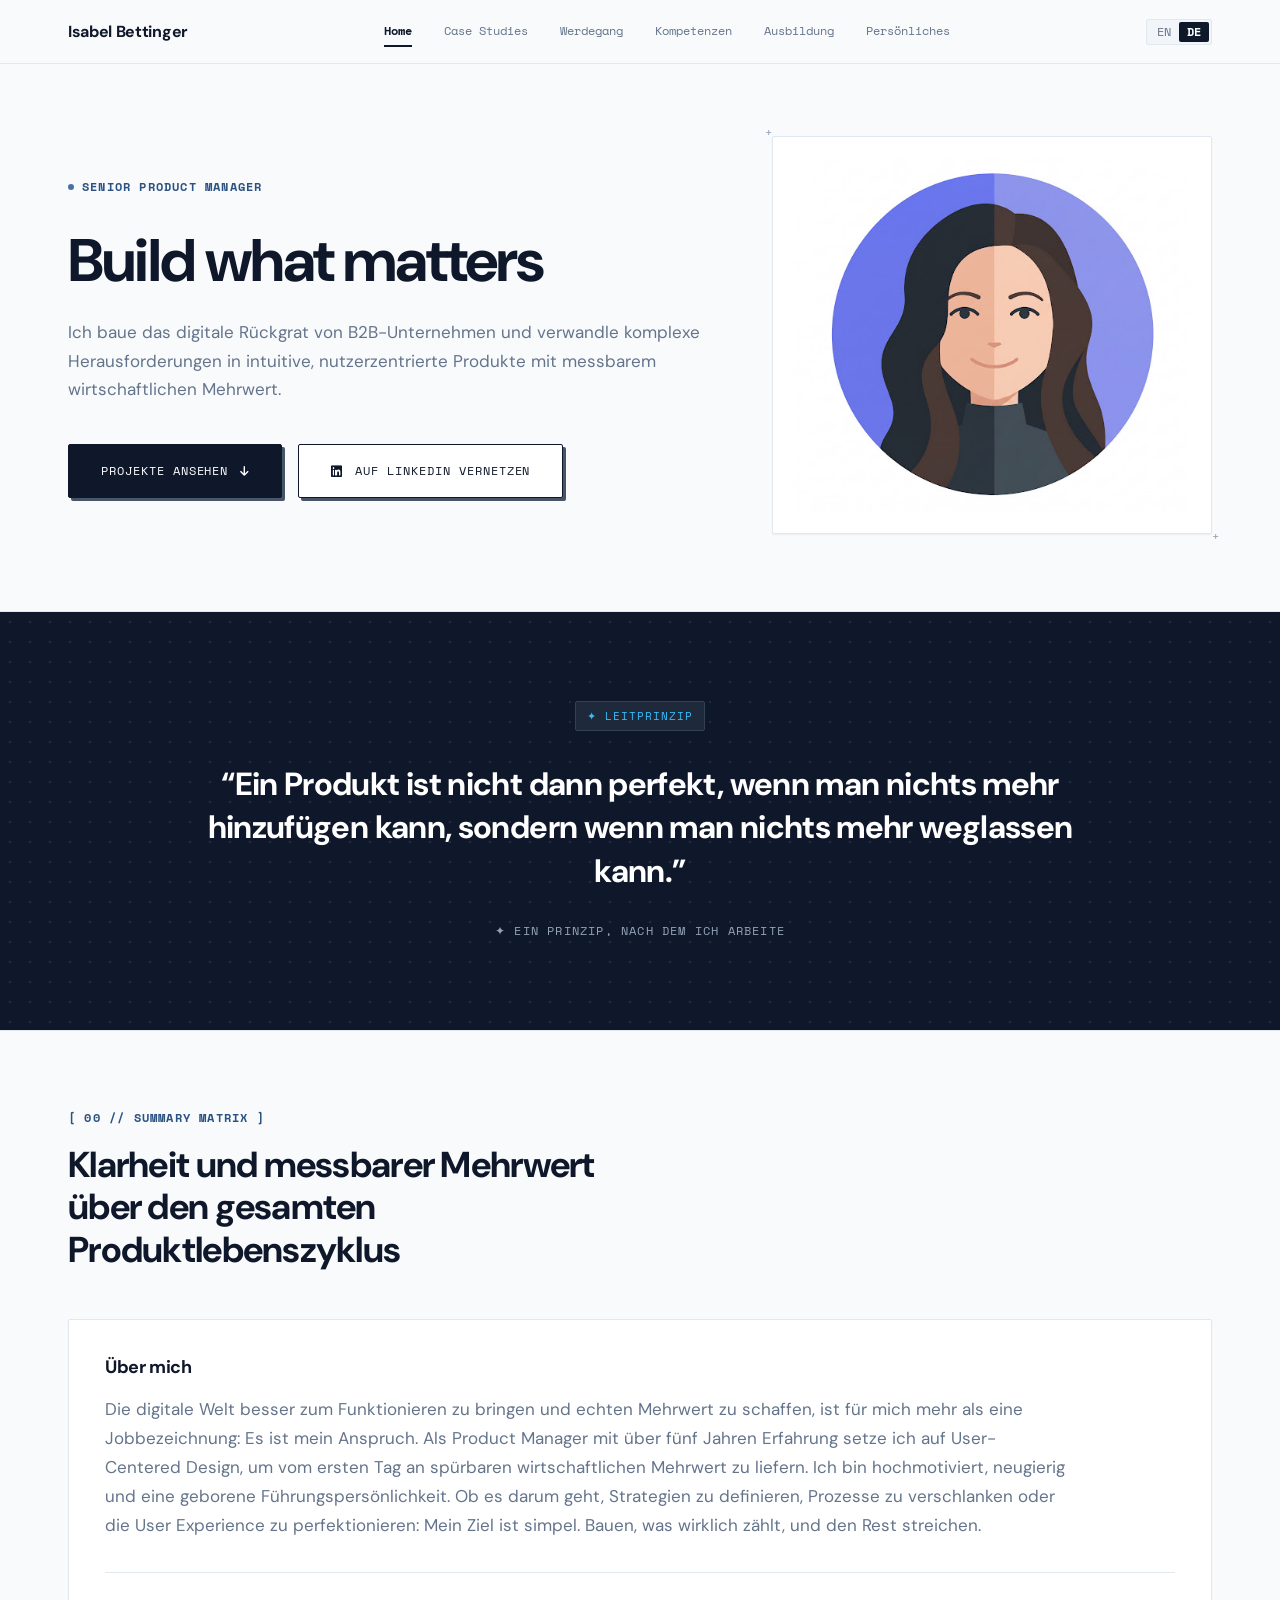
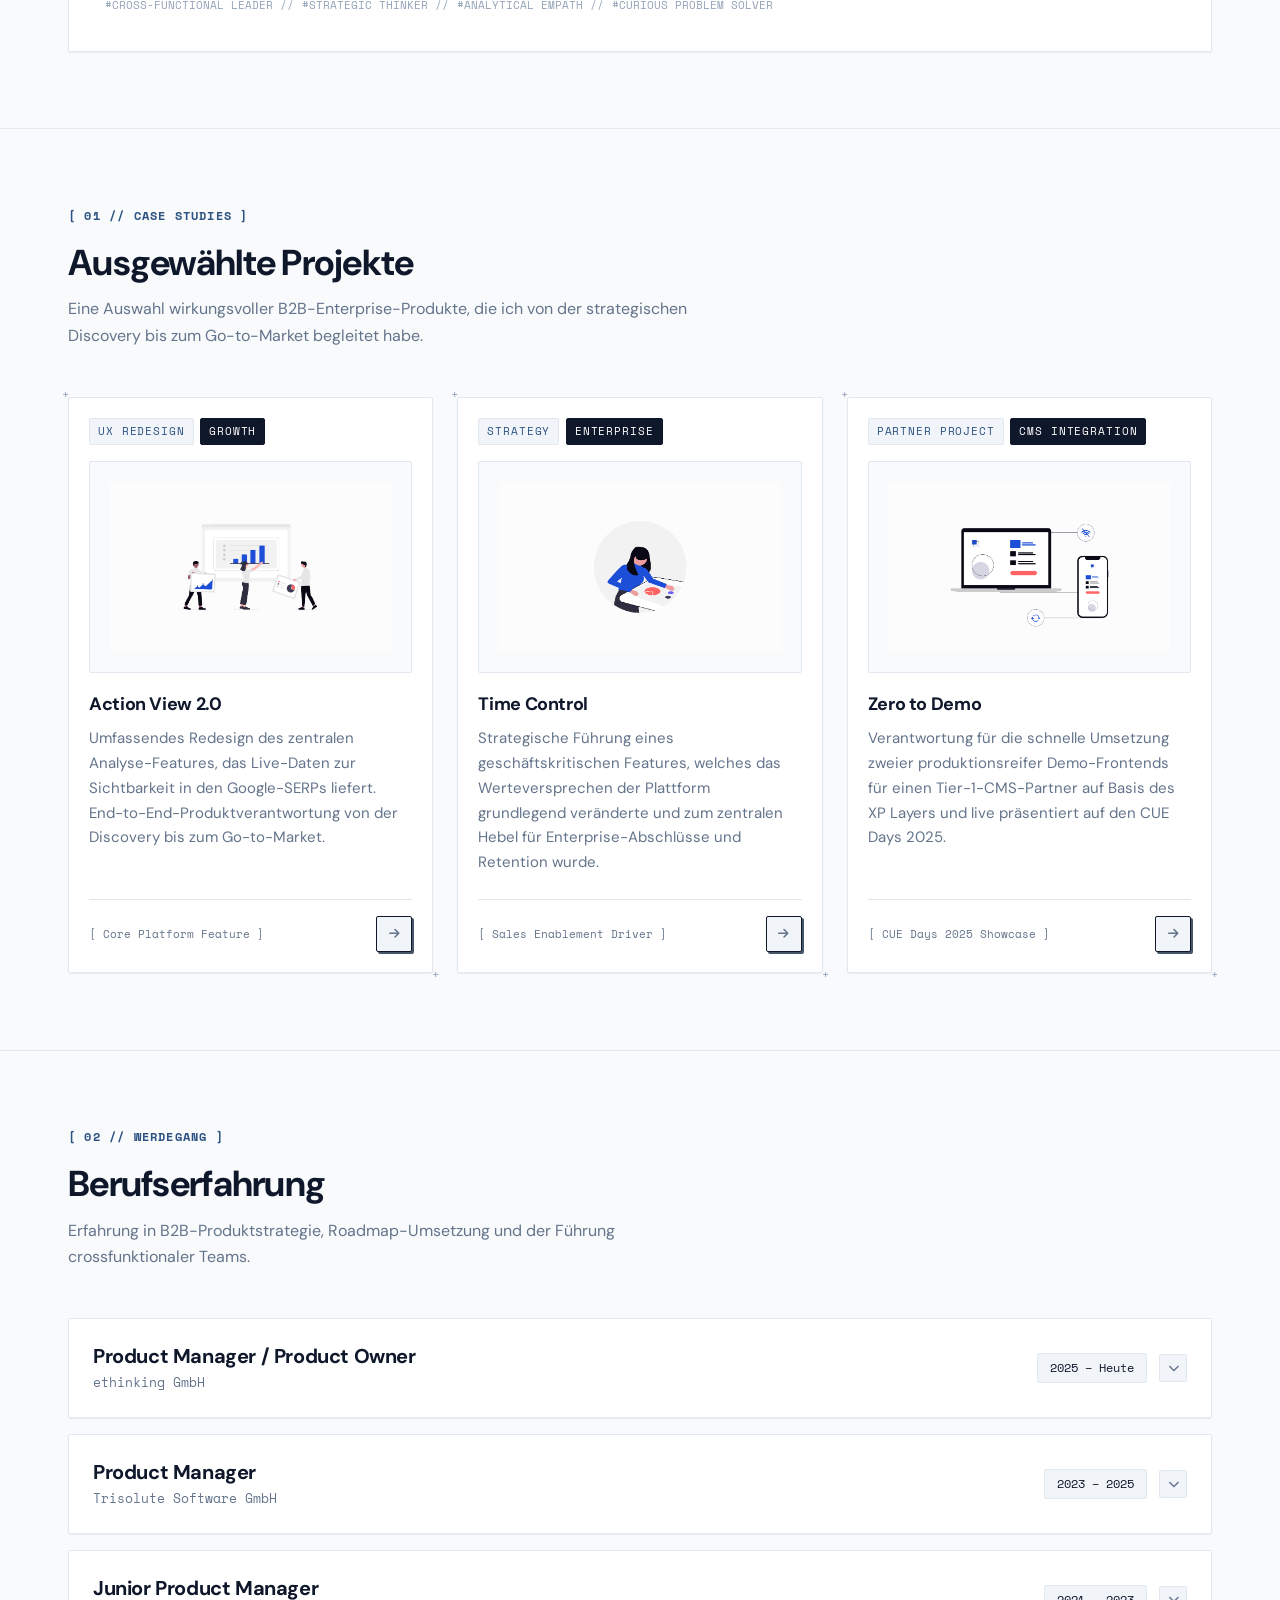
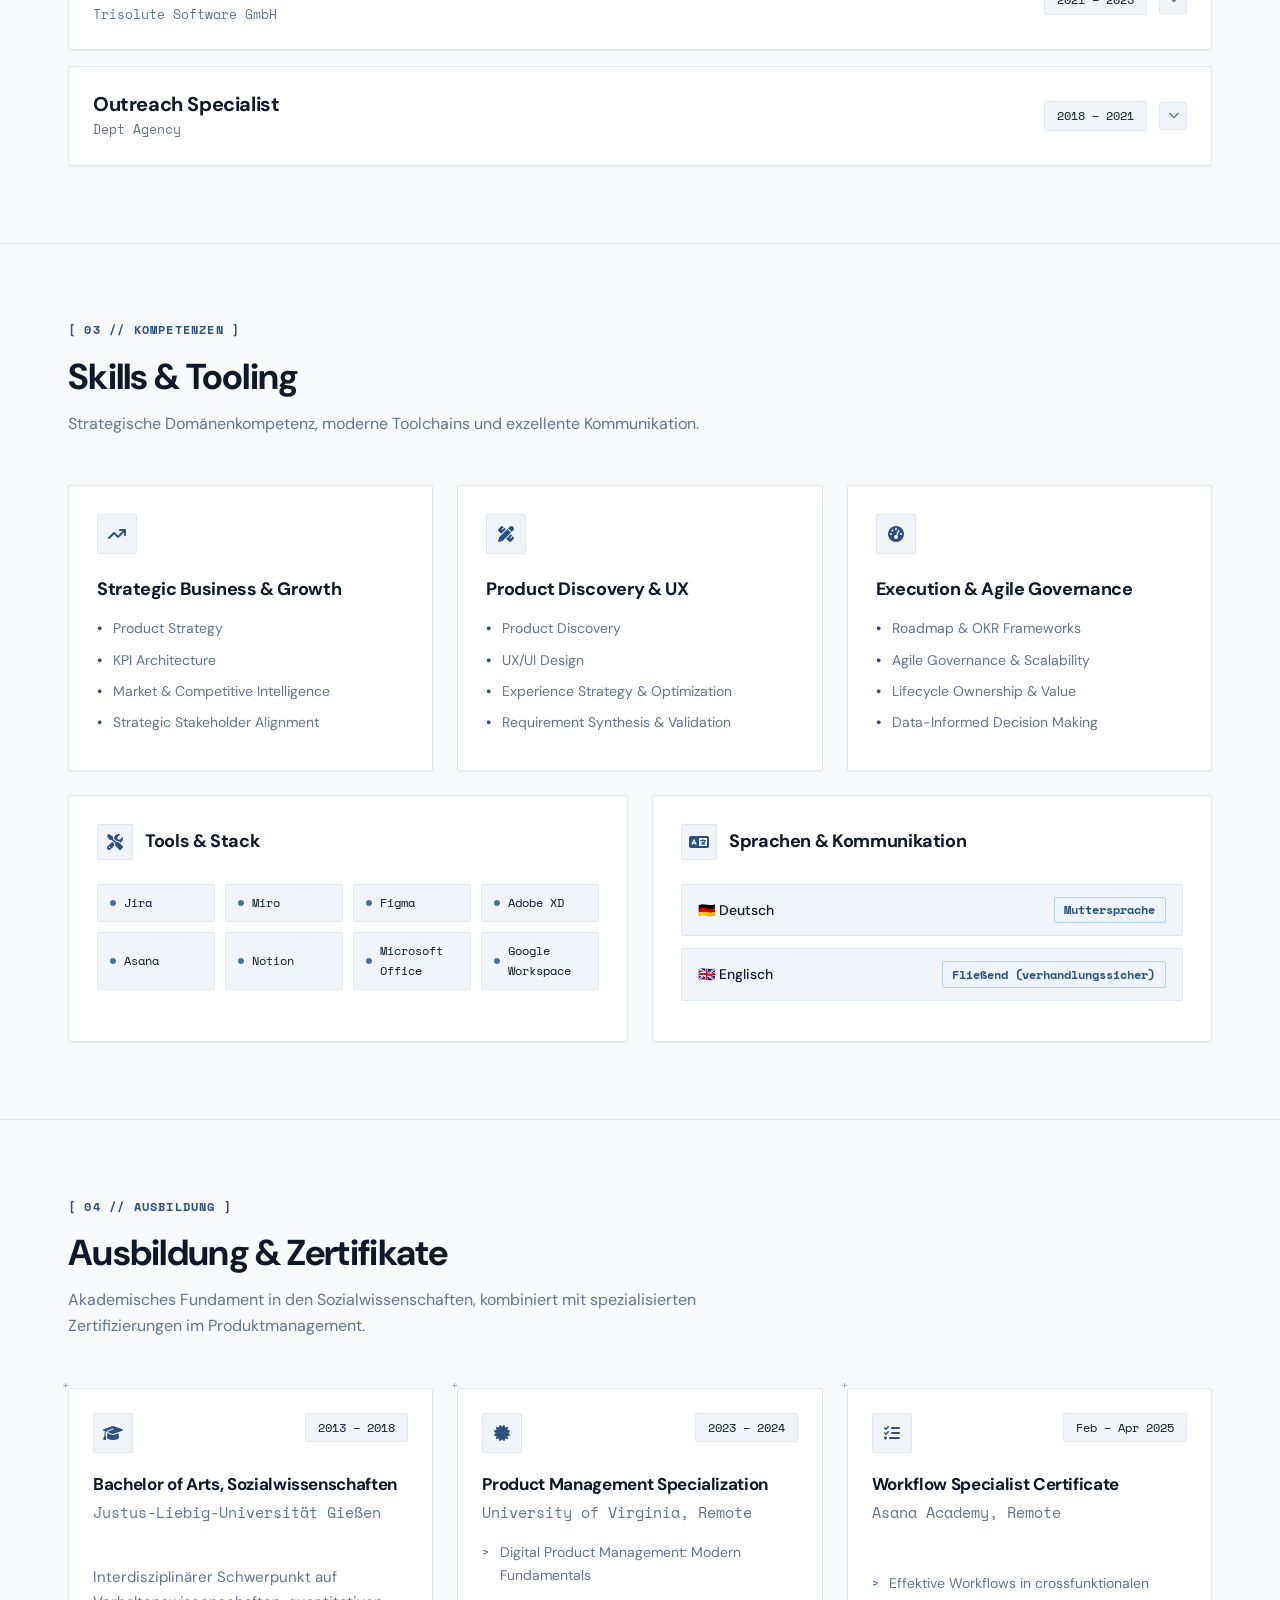
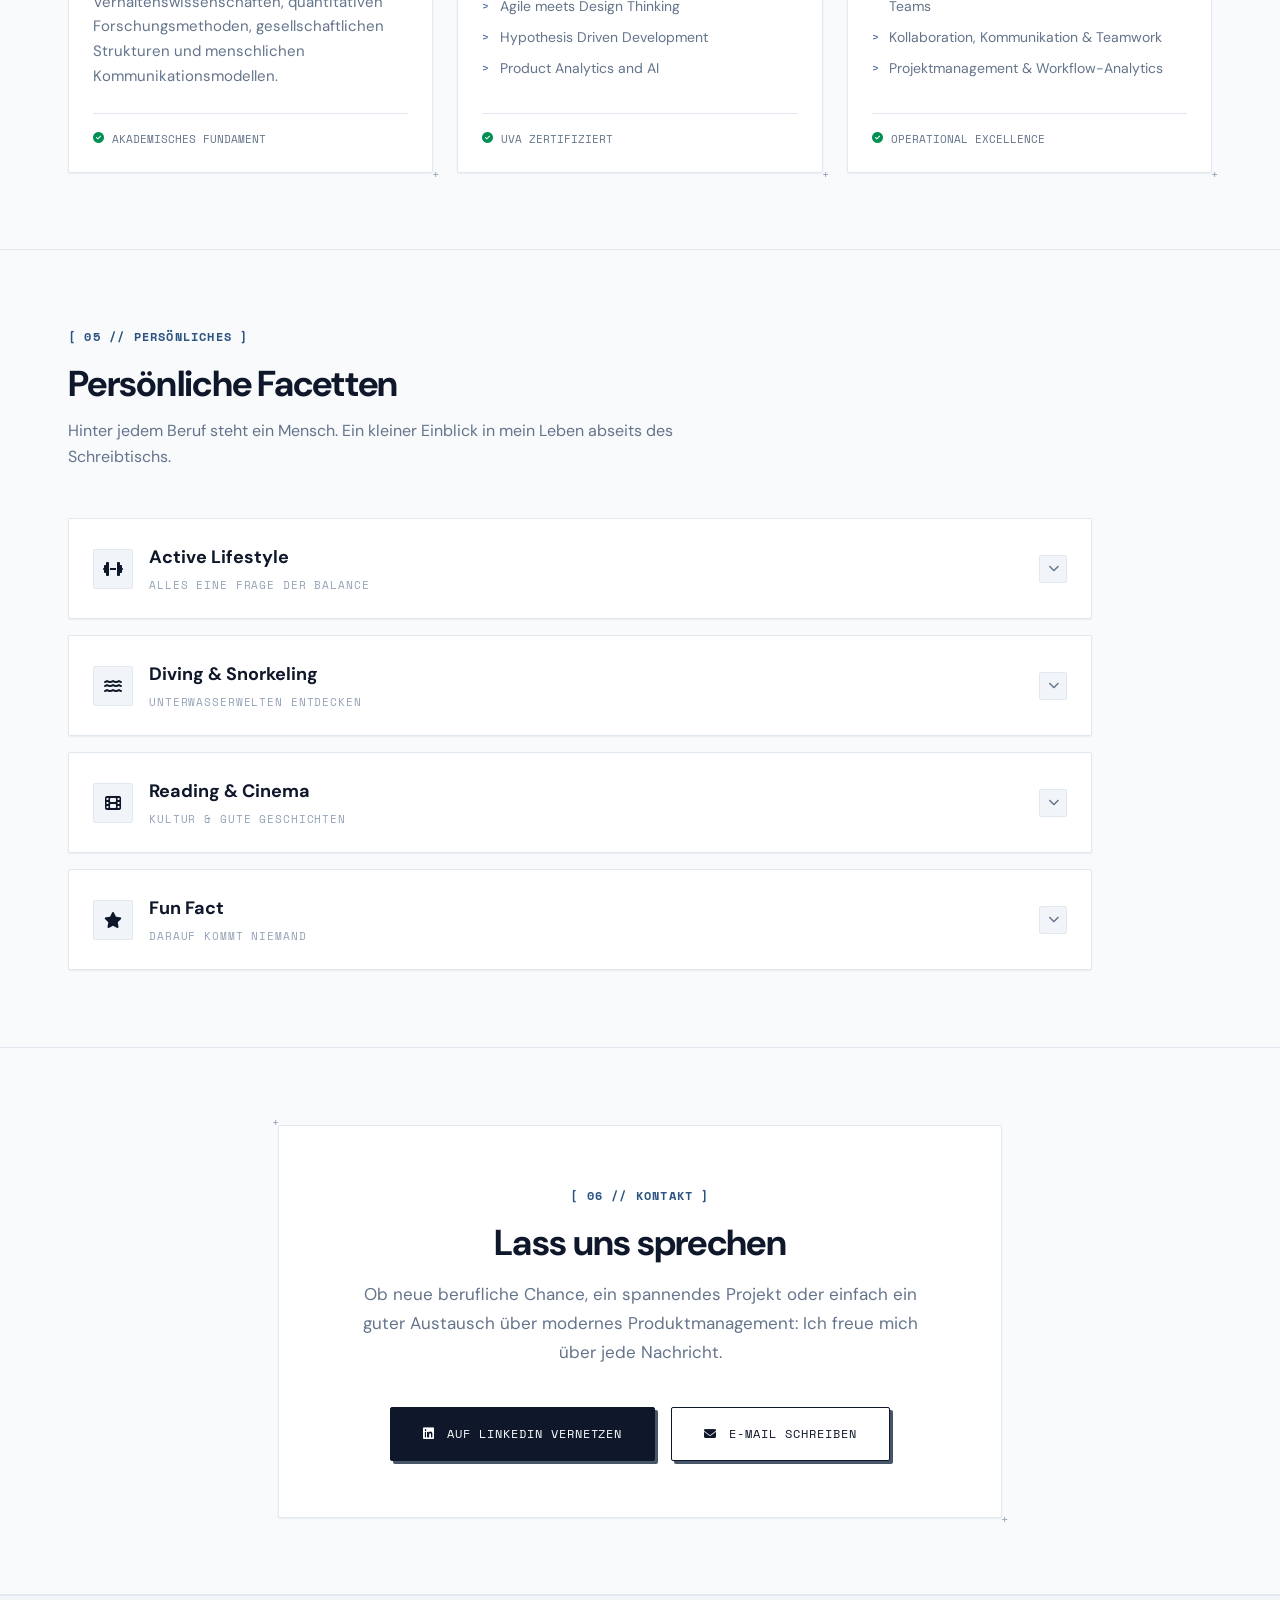
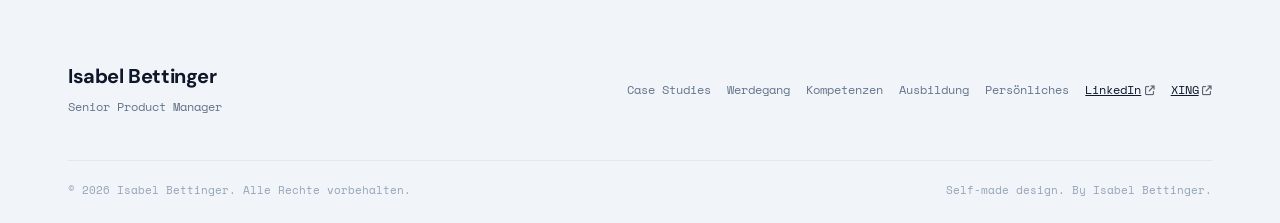
==== index-de.html @ 2222d979 "Add a German landing page with an EN/DE language switch" ====
<!DOCTYPE html>
<html lang="de">
<head>
<meta charset="UTF-8">
<meta name="viewport" content="width=device-width, initial-scale=1.0">
<title>Isabel Bettinger · Senior Product Manager</title>
<meta name="description" content="Isabel Bettinger, Senior Product Manager. Ich baue das digitale Rückgrat von B2B-Unternehmen und verwandle komplexe Herausforderungen in intuitive, nutzerzentrierte Produkte mit messbarem wirtschaftlichen Mehrwert.">
<link rel="icon" href="favicon.svg" type="image/svg+xml">
<link rel="preconnect" href="https://fonts.googleapis.com">
<link rel="preconnect" href="https://fonts.gstatic.com" crossorigin>
<link href="https://fonts.googleapis.com/css2?family=DM+Sans:ital,opsz,wght@0,9..40,300..900;1,9..40,300..900&family=Space+Mono:wght@400;700&display=swap" rel="stylesheet">
<link rel="stylesheet" href="https://cdnjs.cloudflare.com/ajax/libs/font-awesome/6.5.1/css/all.min.css">
<script>document.documentElement.classList.add('js');</script>
<style>
/* ═══ TOKENS (Stitch-Entwurf "Modern Slate Tech", Stand im Duplikat-Projekt) ═══ */
:root{
  --surface:#f8fafc;
  --surface-paper:#f1f5f9;
  --surface-card:#ffffff;
  --surface-dark:#0f172a;
  --surface-dark-card:#1e293b;
  --border-tech:#e2e8f0;
  --border-dark:#334155;
  --charcoal:#0f172a;
  --text-dim:#64748b;
  --text-muted:#94a3b8;
  --accent:#2c5282;
  --accent-soft-bg:#edf4fc;
  --accent-soft-border:#b9d5f3;
  --accent-bright:#38bdf8;
  --portrait-blue:#4a6fa5;
  --mint-dark:#008f53;
  --shadow-tactile:3px 3px 0 #475569;
  --shadow-tactile-hover:4px 4px 0 #334155;
  --shadow-card:0 1px 2px rgba(15,23,42,.06);
  --radius:2px;
  --font-sans:'DM Sans',system-ui,-apple-system,'Segoe UI',sans-serif;
  --font-mono:'Space Mono','SF Mono',ui-monospace,monospace;
  --nav-h:64px;
  --ease:cubic-bezier(.4,0,.2,1);
  --maxw:1240px;
}
*,*::before,*::after{margin:0;padding:0;box-sizing:border-box;}
html{scroll-behavior:smooth;}
body{
  font-family:var(--font-sans);
  background-color:var(--surface);
  color:var(--charcoal);
  line-height:1.65;
  -webkit-font-smoothing:antialiased;
}
img{max-width:100%;height:auto;display:block;}
a{color:inherit;text-decoration:none;}
ul{list-style:none;}

.container{max-width:var(--maxw);margin:0 auto;padding:0 clamp(1.5rem,4vw,3rem);}
.corner-ticks{position:relative;}
.corner-ticks::before,.corner-ticks::after{
  font-family:var(--font-mono);font-size:12px;line-height:1;color:var(--text-muted);
  position:absolute;pointer-events:none;
}
.corner-ticks::before{content:'+';top:-9px;left:-7px;}
.corner-ticks::after{content:'+';bottom:-9px;right:-7px;}

/* Mono-Bausteine */
.kicker{display:inline-flex;align-items:center;gap:.5rem;font-family:var(--font-mono);font-size:.75rem;
  font-weight:700;letter-spacing:.1em;text-transform:uppercase;color:var(--accent);margin-bottom:.75rem;}
.kicker .dot{width:6px;height:6px;border-radius:50%;background:var(--portrait-blue);flex-shrink:0;}
.kicker-plain{font-family:var(--font-mono);font-size:.75rem;font-weight:700;letter-spacing:.1em;
  text-transform:uppercase;color:var(--accent);display:block;margin-bottom:1rem;}
.tag{
  display:inline-block;font-family:var(--font-mono);font-size:.6875rem;letter-spacing:.08em;
  text-transform:uppercase;background:var(--surface-paper);border:1px solid var(--border-tech);
  color:var(--accent);padding:.2rem .5rem;border-radius:var(--radius);
}
.tag-dark{background:var(--surface-dark);border-color:var(--surface-dark);color:#fff;}
.badge-code{
  font-family:var(--font-mono);font-size:10px;letter-spacing:.1em;text-transform:uppercase;
  background:var(--surface-paper);border:1px solid var(--border-tech);color:var(--text-dim);
  padding:.15rem .5rem;border-radius:var(--radius);white-space:nowrap;
}
.date-chip{
  font-family:var(--font-mono);font-size:.75rem;background:var(--surface-paper);
  border:1px solid var(--border-tech);color:var(--charcoal);padding:.25rem .75rem;
  border-radius:var(--radius);white-space:nowrap;
}

/* Typografie */
h1,h2,h3{font-weight:700;letter-spacing:-.02em;color:var(--charcoal);}
h1{font-size:clamp(2.25rem,6vw,3.75rem);line-height:1.08;letter-spacing:-.03em;}
h2{font-size:clamp(1.625rem,3.4vw,2.25rem);line-height:1.18;}
h3{font-size:1.25rem;line-height:1.3;}
.section-head{max-width:42rem;margin-bottom:3rem;}
.section-head.wide{max-width:34rem;}
.section-sub{color:var(--text-dim);margin-top:.75rem;font-size:1rem;}

/* Buttons */
.btn{
  display:inline-flex;align-items:center;justify-content:center;gap:.75rem;
  font-family:var(--font-mono);font-size:.75rem;letter-spacing:.08em;text-transform:uppercase;
  padding:1rem 2rem;border-radius:var(--radius);border:1px solid var(--charcoal);
  box-shadow:var(--shadow-tactile);cursor:pointer;
  transition:transform .15s var(--ease),box-shadow .15s var(--ease),background .15s var(--ease),border-color .15s var(--ease);
}
.btn-primary{background:var(--charcoal);color:#fff;}
.btn-primary:hover{background:#1a2234;border-color:var(--portrait-blue);transform:translate(-1px,-1px);box-shadow:var(--shadow-tactile-hover);}
.btn-secondary{background:var(--surface-card);color:var(--charcoal);}
.btn-secondary:hover{border-color:var(--portrait-blue);transform:translate(-1px,-1px);box-shadow:var(--shadow-tactile-hover);}
.btn:active{transform:translate(2px,2px);box-shadow:1px 1px 0 #475569;}
.btn:focus-visible{outline:2px solid var(--accent-bright);outline-offset:2px;}
.icon-btn{
  width:36px;height:36px;display:inline-flex;align-items:center;justify-content:center;
  background:var(--surface-paper);border:1px solid var(--charcoal);border-radius:var(--radius);
  box-shadow:2px 2px 0 #475569;color:var(--charcoal);flex-shrink:0;
  transition:transform .15s var(--ease),background .15s var(--ease);
}
.icon-btn:hover{background:var(--surface-card);transform:translate(-1px,-1px);}

/* ═══ HEADER ═══ */
.nav{
  position:fixed;top:0;left:0;right:0;height:var(--nav-h);z-index:400;
  background:rgba(248,250,252,.9);backdrop-filter:blur(10px);
  border-bottom:1px solid var(--border-tech);
}
.nav-inner{height:var(--nav-h);display:flex;align-items:center;justify-content:space-between;gap:1.5rem;}
.nav-logo{font-weight:700;font-size:1rem;letter-spacing:-.02em;}
.nav-links{display:flex;align-items:center;gap:2rem;}
.nav-links a{
  font-family:var(--font-mono);font-size:.75rem;color:var(--text-dim);
  padding:.25rem 0;border-bottom:2px solid transparent;
  transition:color .15s var(--ease),border-color .15s var(--ease);
}
.nav-links a:hover{color:var(--charcoal);}
.nav-links a.active{color:var(--charcoal);font-weight:700;border-bottom-color:var(--charcoal);}
.nav-right{display:flex;align-items:center;gap:.75rem;}
.lang-switch{
  display:inline-flex;align-items:center;padding:2px;background:var(--surface-paper);
  border:1px solid var(--border-tech);border-radius:var(--radius);
  font-family:var(--font-mono);font-size:.75rem;
}
.lang-switch button,.lang-switch a{
  font:inherit;border:none;background:none;cursor:pointer;padding:.25rem .5rem;
  border-radius:var(--radius);color:var(--text-dim);transition:all .15s var(--ease);
  text-decoration:none;line-height:1;display:inline-block;
}
.lang-switch button:hover,.lang-switch a:hover{color:var(--charcoal);background:var(--surface-card);}
.lang-switch button[aria-pressed="true"],.lang-switch a.active{background:var(--charcoal);color:#fff;font-weight:700;}
.hamburger{display:none;background:none;border:none;cursor:pointer;padding:.5rem;flex-direction:column;gap:5px;}
.hamburger span{display:block;width:22px;height:2px;background:var(--charcoal);transition:all .25s var(--ease);}
.hamburger.open span:nth-child(1){transform:translateY(7px) rotate(45deg);}
.hamburger.open span:nth-child(2){opacity:0;}
.hamburger.open span:nth-child(3){transform:translateY(-7px) rotate(-45deg);}
.mobile-nav{
  display:none;position:fixed;top:var(--nav-h);left:0;right:0;z-index:390;
  background:var(--surface-card);border-bottom:1px solid var(--border-tech);
  padding:1rem 1.5rem 1.5rem;flex-direction:column;gap:.25rem;
}
.mobile-nav.open{display:flex;}
.mobile-nav a{font-size:1rem;font-weight:500;color:var(--text-dim);padding:.7rem 0;border-bottom:1px solid var(--border-tech);}
.mobile-nav a:last-child{border-bottom:none;}

/* ═══ SEKTIONEN ═══ */
main{padding-top:var(--nav-h);}
section{padding:clamp(3rem,6vw,5rem) 0;border-bottom:1px solid var(--border-tech);}
.card{
  background:var(--surface-card);border:1px solid var(--border-tech);border-radius:var(--radius);
  box-shadow:var(--shadow-card);padding:clamp(1.75rem,3vw,2.25rem);
}
.card h3{display:flex;align-items:center;gap:.6rem;flex-wrap:wrap;margin-bottom:1rem;font-size:1.125rem;}
.card p{color:var(--text-dim);max-width:80ch;font-size:1.0625rem;line-height:1.7;}
.card .card-foot{
  display:flex;align-items:center;gap:.5rem;flex-wrap:wrap;
  max-width:none;
  font-family:var(--font-mono);font-size:.6875rem;line-height:1.6;color:var(--text-muted);
  border-top:1px solid var(--border-tech);margin-top:2rem;padding-top:1.5rem;
}
.card .card-foot span{white-space:nowrap;}
.card-foot .m{color:var(--accent);font-weight:700;}

/* ═══ HERO ═══ */
.hero{padding:clamp(3rem,6vw,4.5rem) 0 clamp(3rem,6vw,5rem);}
.hero-grid{display:grid;grid-template-columns:1.4fr 1fr;gap:clamp(2rem,4vw,2.5rem);align-items:center;}
.hero h1{margin:1.25rem 0 1.5rem;}
.hero-tagline{color:var(--text-dim);font-size:1.0625rem;max-width:56ch;line-height:1.7;margin-bottom:2.5rem;}
.hero-actions{display:flex;gap:1rem;flex-wrap:wrap;}
.hero-portrait{position:relative;justify-self:end;width:100%;max-width:440px;}
.hero-portrait .frame{
  background:var(--surface-card);border:1px solid var(--border-tech);border-radius:var(--radius);
  box-shadow:var(--shadow-card);padding:1.25rem;
}
.hero-portrait img{width:100%;height:auto;border-radius:var(--radius);}

/* ═══ ZITAT-BAND ═══ */
.quote-band{
  background-color:var(--surface-dark);
  background-image:radial-gradient(rgba(255,255,255,.09) 1px,transparent 1px);
  background-size:20px 20px;
  color:#fff;text-align:center;padding:clamp(3.5rem,7vw,6rem) 0;
}
.quote-band .chip{
  display:inline-block;font-family:var(--font-mono);font-size:.6875rem;letter-spacing:.09em;
  text-transform:uppercase;color:var(--accent-bright);
  border:1px solid var(--border-dark);background:var(--surface-dark-card);
  padding:.3rem .7rem;border-radius:var(--radius);margin-bottom:2rem;
}
.quote-band blockquote{
  font-size:clamp(1.25rem,2.6vw,2rem);font-weight:700;letter-spacing:-.02em;line-height:1.35;
  max-width:900px;margin:0 auto 1.75rem;
}
.quote-band .caption{font-family:var(--font-mono);font-size:.75rem;letter-spacing:.1em;
  text-transform:uppercase;color:var(--text-muted);}

/* ═══ PROJEKTE ═══ */
.proj-grid{display:grid;grid-template-columns:repeat(3,1fr);gap:1.5rem;}
.proj-card{
  display:flex;flex-direction:column;background:var(--surface-card);
  border:1px solid var(--border-tech);border-radius:var(--radius);box-shadow:var(--shadow-card);
  padding:1.25rem;
  transition:border-color .2s var(--ease),box-shadow .2s var(--ease);
}
.proj-card:hover{border-color:var(--portrait-blue);box-shadow:0 4px 14px rgba(15,23,42,.10);}
.proj-card:focus-visible{border-color:var(--portrait-blue);box-shadow:0 0 0 2px var(--accent-bright);outline:none;}
.proj-card .badges{display:flex;gap:.4rem;flex-wrap:wrap;margin-bottom:1rem;}
.proj-image{
  border:1px solid var(--border-tech);border-radius:var(--radius);background:var(--surface);
  padding:1.25rem;margin-bottom:1.25rem;
}
.proj-image img{width:100%;height:auto;}
.proj-card h3{margin-bottom:.6rem;font-size:1.125rem;}
.proj-card p{color:var(--text-dim);font-size:.9375rem;flex:1;}
.proj-foot{
  display:flex;align-items:center;justify-content:space-between;gap:1rem;
  border-top:1px solid var(--border-tech);margin-top:1.5rem;padding-top:1rem;
}
.proj-foot span{font-family:var(--font-mono);font-size:.6875rem;color:var(--text-dim);}

/* ═══ ACCORDIONS (native <details>) ═══ */
.ac-group{display:flex;flex-direction:column;gap:1rem;}
.ac-item{
  background:var(--surface-card);border:1px solid var(--border-tech);border-radius:var(--radius);
  box-shadow:var(--shadow-card);transition:border-color .15s var(--ease);overflow:hidden;
}
/* Hover-Rahmen nur, wenn der Zeiger über dem klickbaren Kopf steht */
.ac-item:has(summary.ac-head:hover){border-color:var(--charcoal);}
summary.ac-head{
  display:flex;align-items:center;gap:1rem;padding:1.5rem;cursor:pointer;
  list-style:none;user-select:none;
}
summary.ac-head::-webkit-details-marker{display:none;}
.summary-copy{flex:1;min-width:0;}
.summary-copy h3{font-size:1.25rem;font-weight:700;letter-spacing:-.02em;}
.summary-copy .sub{display:block;font-family:var(--font-mono);font-size:.8125rem;font-weight:400;
  color:var(--text-dim);margin-top:.15rem;}
.ac-meta{display:flex;align-items:center;gap:.75rem;flex-shrink:0;}
.chev{
  width:28px;height:28px;display:flex;align-items:center;justify-content:center;flex-shrink:0;
  background:var(--surface-paper);border:1px solid var(--border-tech);border-radius:var(--radius);
  color:var(--text-dim);font-size:.7rem;
  transition:transform .2s var(--ease),background .15s var(--ease),color .15s var(--ease),border-color .15s var(--ease);
}
summary.ac-head:hover .chev{background:var(--charcoal);color:#fff;border-color:var(--charcoal);}
details[open] .chev{transform:rotate(180deg);background:var(--charcoal);color:#fff;border-color:var(--charcoal);}
.ac-body{padding:1rem 1.5rem 1.5rem;border-top:1px solid var(--border-tech);background:var(--surface-paper);}
.ac-body ul{display:flex;flex-direction:column;gap:.75rem;}
.ac-body li{display:flex;align-items:flex-start;gap:.75rem;color:var(--text-dim);font-size:.875rem;}
.ac-body li::before{
  content:'>';font-family:var(--font-mono);font-size:.75rem;font-weight:700;
  color:var(--accent);flex-shrink:0;margin-top:1px;
}
.ac-body p{color:var(--text-dim);font-size:.9375rem;}

/* Personal */
.personal-list{max-width:64rem;}
.personal-icon{
  width:40px;height:40px;display:flex;align-items:center;justify-content:center;flex-shrink:0;
  background:var(--surface-paper);border:1px solid var(--border-tech);border-radius:var(--radius);
  color:var(--charcoal);
}
.personal-copy{flex:1;min-width:0;}
.personal-copy strong{display:flex;align-items:center;gap:.5rem;font-size:1.125rem;font-weight:700;}
.personal-copy .sub{display:block;font-family:var(--font-mono);font-size:.6875rem;letter-spacing:.08em;
  text-transform:uppercase;color:var(--text-muted);margin-top:.2rem;}

/* ═══ SKILLS & TOOLING ═══ */
.skills-grid{display:grid;grid-template-columns:repeat(12,1fr);gap:1.5rem;}
.skill-card{
  display:flex;flex-direction:column;justify-content:space-between;
  background:var(--surface-card);border:1px solid var(--border-tech);border-radius:var(--radius);
  box-shadow:var(--shadow-card);padding:1.75rem;
}
.span-4{grid-column:span 4;}
.span-6{grid-column:span 6;}
.skill-top{display:flex;align-items:center;justify-content:space-between;gap:1rem;margin-bottom:1.5rem;}
.comp-icon{
  width:40px;height:40px;display:flex;align-items:center;justify-content:center;flex-shrink:0;
  background:var(--surface-paper);border:1px solid var(--border-tech);border-radius:var(--radius);
  color:var(--accent);
}
.comp-icon.sm{width:36px;height:36px;}
.inline-icon{display:flex;align-items:center;gap:.75rem;}
.skill-card h3{margin-bottom:1rem;font-size:1.125rem;}
.skill-card li{position:relative;padding-left:1rem;color:var(--text-dim);font-size:.875rem;margin-bottom:.5rem;}
.skill-card li::before{content:'•';position:absolute;left:0;color:var(--accent);font-weight:700;}
.skill-foot{
  display:flex;align-items:center;justify-content:space-between;gap:1rem;
  border-top:1px solid var(--border-tech);margin-top:2rem;padding-top:1rem;
  font-family:var(--font-mono);font-size:.6875rem;color:var(--text-muted);
}
.skill-foot .star{color:var(--accent);}
.skill-foot .m{color:var(--accent);font-weight:700;}
.tool-grid{display:grid;grid-template-columns:repeat(4,1fr);gap:.65rem;}
.tool{
  display:flex;align-items:center;gap:.5rem;background:var(--surface-paper);
  border:1px solid var(--border-tech);border-radius:var(--radius);padding:.5rem .75rem;
  font-family:var(--font-mono);font-size:.75rem;color:var(--charcoal);
}
.tool .p{width:6px;height:6px;border-radius:50%;background:var(--portrait-blue);flex-shrink:0;}
.lang-row{
  display:flex;align-items:center;justify-content:space-between;gap:1rem;
  background:var(--surface-paper);border:1px solid var(--border-tech);border-radius:var(--radius);
  padding:.75rem 1rem;margin-bottom:.75rem;
}
.lang-row .who{display:flex;align-items:center;gap:.75rem;font-weight:500;font-size:.875rem;}
.lang-row .level{
  font-family:var(--font-mono);font-size:.75rem;font-weight:700;color:var(--accent);
  background:var(--accent-soft-bg);border:1px solid var(--accent-soft-border);
  border-radius:var(--radius);padding:.15rem .6rem;
}

/* ═══ EDUCATION ═══ */
.edu-grid{display:grid;grid-template-columns:repeat(3,1fr);gap:1.5rem;}
.edu-card{display:flex;flex-direction:column;background:var(--surface-card);
  border:1px solid var(--border-tech);border-radius:var(--radius);box-shadow:var(--shadow-card);
  padding:1.5rem;}
.edu-top{display:flex;align-items:flex-start;justify-content:space-between;gap:1rem;margin-bottom:1.25rem;}
.edu-card h3{margin-bottom:.35rem;font-size:1.0625rem;}
.edu-org{font-family:var(--font-mono);color:var(--text-dim);font-size:.8125rem;margin-bottom:1rem;}
.edu-card li{position:relative;padding-left:1.1rem;color:var(--text-dim);font-size:.875rem;margin-bottom:.5rem;}
.edu-card li::before{content:'>';position:absolute;left:0;font-family:var(--font-mono);font-size:.7rem;
  color:var(--accent);top:.1rem;}
.edu-card p{color:var(--text-dim);font-size:.9375rem;flex:1;}
.edu-foot{
  display:flex;align-items:center;gap:.5rem;border-top:1px solid var(--border-tech);
  margin-top:1.5rem;padding-top:1rem;font-family:var(--font-mono);font-size:.6875rem;
  text-transform:uppercase;color:var(--text-dim);
}
.edu-foot i{color:var(--mint-dark);}

/* ═══ KONTAKT ═══ */
.contact-wrap{max-width:820px;margin:0 auto;text-align:center;}
.contact-card{background:var(--surface-card);border:1px solid var(--border-tech);
  border-radius:var(--radius);box-shadow:var(--shadow-card);padding:clamp(2rem,5vw,3.5rem);}
.contact-card .kicker-plain{display:inline-block;}
.contact-card p{color:var(--text-dim);max-width:36rem;margin:1rem auto 2.5rem;font-size:1.0625rem;line-height:1.7;}
.contact-actions{display:flex;gap:1rem;justify-content:center;flex-wrap:wrap;}

/* ═══ FOOTER ═══ */
footer{background:var(--surface-paper);border-top:1px solid var(--border-tech);
  padding:clamp(2.5rem,5vw,4rem) 0 1.5rem;}
.footer-inner{display:flex;align-items:center;justify-content:space-between;gap:1.5rem;flex-wrap:wrap;margin-bottom:2.5rem;}
.footer-brand strong{display:block;font-weight:700;font-size:1.25rem;letter-spacing:-.02em;}
.footer-brand span{font-family:var(--font-mono);font-size:.75rem;color:var(--text-dim);}
.footer-links{display:flex;gap:1rem;flex-wrap:wrap;}
.footer-links a{font-family:var(--font-mono);font-size:.75rem;color:var(--text-dim);}
.footer-links a:hover{color:var(--charcoal);}
.footer-links a.hl{color:var(--charcoal);text-decoration:underline;}
.footer-links a .ext-arrow{font-size:.6rem;margin-left:.35em;opacity:.65;
  transition:opacity .15s var(--ease),transform .15s var(--ease);}
.footer-links a:hover .ext-arrow{opacity:1;transform:translate(1px,-1px);}
.footer-bottom{
  display:flex;justify-content:space-between;gap:1rem;flex-wrap:wrap;
  border-top:1px solid var(--border-tech);padding-top:1.25rem;
  font-family:var(--font-mono);font-size:.6875rem;color:var(--text-muted);
}

.js .reveal{opacity:0;transform:translateY(18px);transition:opacity .5s var(--ease),transform .5s var(--ease);}
.js .reveal.visible{opacity:1;transform:none;}
@media (prefers-reduced-motion:reduce){
  .js .reveal{opacity:1;transform:none;transition:none;}
  html{scroll-behavior:auto;}
}

/* ═══ RESPONSIVE ═══ */
@media (max-width:1024px){
  .proj-grid,.edu-grid{grid-template-columns:repeat(2,1fr);}
  .skills-grid{grid-template-columns:repeat(2,1fr);}
  .span-4,.span-6{grid-column:span 1;}
  .tool-grid{grid-template-columns:repeat(2,1fr);}
  .nav-links{display:none;}
  .hamburger{display:flex;}
}
@media (max-width:768px){
  .hero-grid{grid-template-columns:1fr;gap:2.5rem;}
  .hero-portrait{justify-self:center;max-width:380px;}
  .proj-grid,.edu-grid,.skills-grid{grid-template-columns:1fr;}
  .tool-grid{grid-template-columns:repeat(2,1fr);}
  summary.ac-head{flex-wrap:wrap;row-gap:.75rem;padding:1.25rem;}
  .summary-copy{flex-basis:100%;order:2;}
  .ac-meta{margin-left:auto;}
  .ac-body{padding:1rem 1.25rem 1.25rem;}
  .footer-inner{align-items:flex-start;flex-direction:column;}
  .footer-bottom{flex-direction:column;}
}
@media (max-width:480px){
  .hero-actions,.contact-actions{flex-direction:column;align-items:stretch;}
  .btn{justify-content:center;}
  .date-chip{font-size:.6875rem;padding:.2rem .5rem;}
}
</style>
</head>
<body>

<!-- ═══ HEADER ═══ -->
<header class="nav">
  <div class="container nav-inner">
    <a href="#home" class="nav-logo">Isabel Bettinger</a>
    <nav class="nav-links" id="nav-links">
      <a href="#home" class="active">Home</a>
      <a href="#projects">Case Studies</a>
      <a href="#experience">Werdegang</a>
      <a href="#competencies">Kompetenzen</a>
      <a href="#education">Ausbildung</a>
      <a href="#personal">Persönliches</a>
    </nav>
    <div class="nav-right">
      <div class="lang-switch" role="group" aria-label="Sprachauswahl">
        <a href="index.html">EN</a>
        <a href="index-de.html" class="active" aria-current="page">DE</a>
      </div>
      <button class="hamburger" id="hamburger" onclick="toggleMenu()" aria-label="Menü" aria-expanded="false">
        <span></span><span></span><span></span>
      </button>
    </div>
  </div>
</header>
<div class="mobile-nav" id="mobile-nav">
  <a href="#home" onclick="closeMenu()">Home</a>
  <a href="#projects" onclick="closeMenu()">Case Studies</a>
  <a href="#experience" onclick="closeMenu()">Werdegang</a>
  <a href="#competencies" onclick="closeMenu()">Kompetenzen</a>
  <a href="#education" onclick="closeMenu()">Ausbildung</a>
  <a href="#personal" onclick="closeMenu()">Persönliches</a>
</div>

<main>

<!-- ═══ HERO ═══ -->
<section id="home" class="hero">
  <div class="container">
    <div class="hero-grid">
      <div class="hero-content">
        <span class="kicker"><span class="dot"></span>Senior Product Manager</span>
        <h1>Build what matters</h1>
        <p class="hero-tagline">Ich baue das digitale Rückgrat von B2B-Unternehmen und verwandle komplexe Herausforderungen in intuitive, nutzerzentrierte Produkte mit messbarem wirtschaftlichen Mehrwert.</p>
        <div class="hero-actions">
          <a href="#projects" class="btn btn-primary">Projekte ansehen <i class="fas fa-arrow-down" style="font-size:.7rem"></i></a>
          <a href="https://www.linkedin.com/in/isabel-bettinger/" target="_blank" rel="noopener" class="btn btn-secondary"><i class="fab fa-linkedin" style="font-size:.8rem"></i> Auf LinkedIn vernetzen</a>
        </div>
      </div>
      <div class="hero-portrait corner-ticks">
        <div class="frame">
          <img src="portrait-illustration.png" alt="Illustriertes Porträt von Isabel Bettinger" width="512" height="458">
        </div>
      </div>
    </div>
  </div>
</section>

<!-- ═══ ZITAT ═══ -->
<section class="quote-band">
  <div class="container">
    <span class="chip">&#10022; Leitprinzip</span>
    <blockquote>&ldquo;Ein Produkt ist nicht dann perfekt, wenn man nichts mehr hinzufügen kann, sondern wenn man nichts mehr weglassen kann.&rdquo;</blockquote>
    <p class="caption">&#10022; Ein Prinzip, nach dem ich arbeite</p>
  </div>
</section>

<!-- ═══ WHO I AM ═══ -->
<section id="summary">
  <div class="container reveal">
    <div class="section-head wide">
      <span class="kicker-plain">[ 00 // Summary Matrix ]</span>
      <h2>Klarheit und messbarer Mehrwert über den gesamten Produktlebenszyklus</h2>
    </div>
    <div class="card">
      <h3>Über mich</h3>
      <p>Die digitale Welt besser zum Funktionieren zu bringen und echten Mehrwert zu schaffen, ist für mich mehr als eine Jobbezeichnung: Es ist mein Anspruch. Als Product Manager mit über fünf Jahren Erfahrung setze ich auf User-Centered Design, um vom ersten Tag an spürbaren wirtschaftlichen Mehrwert zu liefern. Ich bin hochmotiviert, neugierig und eine geborene Führungspersönlichkeit. Ob es darum geht, Strategien zu definieren, Prozesse zu verschlanken oder die User Experience zu perfektionieren: Mein Ziel ist simpel. Bauen, was wirklich zählt, und den Rest streichen.</p>
      <p class="card-foot"><span>#CROSS-FUNCTIONAL LEADER //</span> <span>#STRATEGIC THINKER //</span> <span>#ANALYTICAL EMPATH //</span> <span>#CURIOUS PROBLEM SOLVER</span></p>
    </div>
  </div>
</section>

<!-- ═══ PROJEKTE ═══ -->
<section id="projects">
  <div class="container reveal">
    <div class="section-head">
      <span class="kicker-plain">[ 01 // Case Studies ]</span>
      <h2>Ausgewählte Projekte</h2>
      <p class="section-sub">Eine Auswahl wirkungsvoller B2B-Enterprise-Produkte, die ich von der strategischen Discovery bis zum Go-to-Market begleitet habe.</p>
    </div>

    <div class="proj-grid">
      <a class="proj-card corner-ticks" href="projekt-action-view.html" aria-label="Case Study: Action View 2.0">
        <div class="badges"><span class="tag">UX Redesign</span><span class="tag tag-dark">Growth</span></div>
        <div class="proj-image">
          <img src="project-action-view.png" alt="Illustration: Diagramme und Charts" width="1955" height="1186">
        </div>
        <h3>Action View 2.0</h3>
        <p>Umfassendes Redesign des zentralen Analyse-Features, das Live-Daten zur Sichtbarkeit in den Google-SERPs liefert. End-to-End-Produktverantwortung von der Discovery bis zum Go-to-Market.</p>
        <div class="proj-foot">
          <span>[ Core Platform Feature ]</span>
          <span class="icon-btn" aria-hidden="true"><i class="fas fa-arrow-right" style="font-size:.75rem"></i></span>
        </div>
      </a>

      <a class="proj-card corner-ticks" href="projekt-time-control.html" aria-label="Case Study: Time Control">
        <div class="badges"><span class="tag">Strategy</span><span class="tag tag-dark">Enterprise</span></div>
        <div class="proj-image">
          <img src="project-time-control.png" alt="Illustration: Person am Tisch mit Pie-Chart" width="1955" height="1186">
        </div>
        <h3>Time Control</h3>
        <p>Strategische Führung eines geschäftskritischen Features, welches das Werteversprechen der Plattform grundlegend veränderte und zum zentralen Hebel für Enterprise-Abschlüsse und Retention wurde.</p>
        <div class="proj-foot">
          <span>[ Sales Enablement Driver ]</span>
          <span class="icon-btn" aria-hidden="true"><i class="fas fa-arrow-right" style="font-size:.75rem"></i></span>
        </div>
      </a>

      <a class="proj-card corner-ticks" href="projekt-zero-to-demo.html" aria-label="Case Study: Zero to Demo">
        <div class="badges"><span class="tag">Partner Project</span><span class="tag tag-dark">CMS Integration</span></div>
        <div class="proj-image">
          <img src="project-zero-to-demo.png" alt="Illustration: Laptop und Smartphone" width="1955" height="1186">
        </div>
        <h3>Zero to Demo</h3>
        <p>Verantwortung für die schnelle Umsetzung zweier produktionsreifer Demo-Frontends für einen Tier-1-CMS-Partner auf Basis des XP Layers und live präsentiert auf den CUE Days 2025.</p>
        <div class="proj-foot">
          <span>[ CUE Days 2025 Showcase ]</span>
          <span class="icon-btn" aria-hidden="true"><i class="fas fa-arrow-right" style="font-size:.75rem"></i></span>
        </div>
      </a>
    </div>
  </div>
</section>

<!-- ═══ EXPERIENCE ═══ -->
<section id="experience">
  <div class="container reveal">
    <div class="section-head">
      <span class="kicker-plain">[ 02 // Werdegang ]</span>
      <h2>Berufserfahrung</h2>
      <p class="section-sub">Erfahrung in B2B-Produktstrategie, Roadmap-Umsetzung und der Führung crossfunktionaler Teams.</p>
    </div>

    <div class="ac-group">
      <details class="ac-item">
        <summary class="ac-head">
          <span class="summary-copy">
            <h3>Product Manager / Product Owner</h3>
            <span class="sub">ethinking GmbH</span>
          </span>
          <span class="ac-meta">
            <span class="date-chip">2025 – Heute</span>
            <span class="chev"><i class="fas fa-chevron-down"></i></span>
          </span>
        </summary>
        <div class="ac-body">
          <ul>
            <li>Abstimmung der Go-to-Market-Strategie mit den Engineering-Roadmaps und Priorisierung technischer Kapazitäten im Abgleich mit den Geschäftszielen</li>
            <li>Entwicklung und Validierung des Product-Market-Fits über eine 4-monatige Launch-Strategie in zwei großen Iterationen</li>
            <li>Aufbau eines Delivery-Frameworks, das strategische Planung von der täglichen Umsetzung entkoppelt</li>
            <li>Etablierung einer &ldquo;Outcome over Output&rdquo;-Philosophie in multidisziplinären Teams</li>
          </ul>
        </div>
      </details>

      <details class="ac-item">
        <summary class="ac-head">
          <span class="summary-copy">
            <h3>Product Manager</h3>
            <span class="sub">Trisolute Software GmbH</span>
          </span>
          <span class="ac-meta">
            <span class="date-chip">2023 – 2025</span>
            <span class="chev"><i class="fas fa-chevron-down"></i></span>
          </span>
        </summary>
        <div class="ac-body">
          <ul>
            <li>Ermittlung von Nutzerbedürfnissen durch quantitative und qualitative Research zur Identifikation zentraler Pain Points</li>
            <li>Überführung von Insights in klare Ziele, Konzepte und Mockups zur Schärfung der Produktvision</li>
            <li>Koordination crossfunktionaler Teams mit agilen Methoden (Sprint-Planung, Testing, schnelle Feedbackschleifen)</li>
            <li>Entwicklung und Umsetzung von Go-to-Market- und Promotion-Strategien für starke Produkt-Adoption</li>
            <li>Erfolgsmessung über Customer-Satisfaction-Surveys und kontinuierliches Nutzerfeedback</li>
          </ul>
        </div>
      </details>

      <details class="ac-item">
        <summary class="ac-head">
          <span class="summary-copy">
            <h3>Junior Product Manager</h3>
            <span class="sub">Trisolute Software GmbH</span>
          </span>
          <span class="ac-meta">
            <span class="date-chip">2021 – 2023</span>
            <span class="chev"><i class="fas fa-chevron-down"></i></span>
          </span>
        </summary>
        <div class="ac-body">
          <ul>
            <li>Ausbau von Kundenbeziehungen durch regelmäßige Besuche und persönlichen Austausch</li>
            <li>Durchführung von Wettbewerbs- und Marktanalysen zur Identifikation von Trends, Risiken und Chancen</li>
            <li>Analyse von Nutzungsdaten und Implementierung von Churn-Prevention-Strategien zur Kundenbindung</li>
            <li>UX/UI- und Interface-Design zur Verbesserung von User Experience und Zufriedenheit</li>
          </ul>
        </div>
      </details>

      <details class="ac-item">
        <summary class="ac-head">
          <span class="summary-copy">
            <h3>Outreach Specialist</h3>
            <span class="sub">Dept Agency</span>
          </span>
          <span class="ac-meta">
            <span class="date-chip">2018 – 2021</span>
            <span class="chev"><i class="fas fa-chevron-down"></i></span>
          </span>
        </summary>
        <div class="ac-body">
          <ul>
            <li>Entwicklung datengestützter Strategien durch Wettbewerbs-Backlink-Analysen und Domain-Authority-Research</li>
            <li>Durchführung von Link-Audits zur Identifikation toxischer Profile und ungenutzter Ranking-Potenziale</li>
            <li>Verzahnung von Onpage- und Offpage-SEO zur Stärkung der Topical Authority über Kundenportfolios hinweg</li>
            <li>Steuerung von kundenorientiertem Outreach, organischer Sichtbarkeit und Referral-Traffic</li>
          </ul>
        </div>
      </details>
    </div>
  </div>
</section>

<!-- ═══ SKILLS & TOOLING ═══ -->
<section id="competencies">
  <div class="container reveal">
    <div class="section-head">
      <span class="kicker-plain">[ 03 // Kompetenzen ]</span>
      <h2>Skills &amp; Tooling</h2>
      <p class="section-sub">Strategische Domänenkompetenz, moderne Toolchains und exzellente Kommunikation.</p>
    </div>

    <div class="skills-grid">
      <div class="skill-card span-4">
        <div>
          <div class="skill-top">
            <div class="comp-icon"><i class="fas fa-arrow-trend-up"></i></div>
          </div>
          <h3>Strategic Business &amp; Growth</h3>
          <ul>
            <li>Product Strategy</li>
            <li>KPI Architecture</li>
            <li>Market &amp; Competitive Intelligence</li>
            <li>Strategic Stakeholder Alignment</li>
          </ul>
        </div>
      </div>

      <div class="skill-card span-4">
        <div>
          <div class="skill-top">
            <div class="comp-icon"><i class="fas fa-pen-ruler"></i></div>
          </div>
          <h3>Product Discovery &amp; UX</h3>
          <ul>
            <li>Product Discovery</li>
            <li>UX/UI Design</li>
            <li>Experience Strategy &amp; Optimization</li>
            <li>Requirement Synthesis &amp; Validation</li>
          </ul>
        </div>
      </div>

      <div class="skill-card span-4">
        <div>
          <div class="skill-top">
            <div class="comp-icon"><i class="fas fa-gauge-high"></i></div>
          </div>
          <h3>Execution &amp; Agile Governance</h3>
          <ul>
            <li>Roadmap &amp; OKR Frameworks</li>
            <li>Agile Governance &amp; Scalability</li>
            <li>Lifecycle Ownership &amp; Value</li>
            <li>Data-Informed Decision Making</li>
          </ul>
        </div>
      </div>

      <div class="skill-card span-6">
        <div>
          <div class="skill-top">
            <div class="inline-icon">
              <div class="comp-icon sm"><i class="fas fa-screwdriver-wrench"></i></div>
              <h3 style="margin:0">Tools &amp; Stack</h3>
            </div>
          </div>
          <div class="tool-grid">
            <span class="tool"><span class="p"></span>Jira</span>
            <span class="tool"><span class="p"></span>Miro</span>
            <span class="tool"><span class="p"></span>Figma</span>
            <span class="tool"><span class="p"></span>Adobe XD</span>
            <span class="tool"><span class="p"></span>Asana</span>
            <span class="tool"><span class="p"></span>Notion</span>
            <span class="tool"><span class="p"></span>Microsoft Office</span>
            <span class="tool"><span class="p"></span>Google Workspace</span>
          </div>
        </div>
      </div>

      <div class="skill-card span-6">
        <div>
          <div class="skill-top">
            <div class="inline-icon">
              <div class="comp-icon sm"><i class="fas fa-language"></i></div>
              <h3 style="margin:0">Sprachen &amp; Kommunikation</h3>
            </div>
          </div>
          <div class="lang-row">
            <span class="who">&#127465;&#127466; Deutsch</span>
            <span class="level">Muttersprache</span>
          </div>
          <div class="lang-row">
            <span class="who">&#127468;&#127463; Englisch</span>
            <span class="level">Fließend (verhandlungssicher)</span>
          </div>
        </div>
      </div>
    </div>
  </div>
</section>

<!-- ═══ EDUCATION ═══ -->
<section id="education">
  <div class="container reveal">
    <div class="section-head">
      <span class="kicker-plain">[ 04 // Ausbildung ]</span>
      <h2>Ausbildung &amp; Zertifikate</h2>
      <p class="section-sub">Akademisches Fundament in den Sozialwissenschaften, kombiniert mit spezialisierten Zertifizierungen im Produktmanagement.</p>
    </div>

    <div class="edu-grid">
      <article class="edu-card corner-ticks">
        <div class="edu-top">
          <div class="comp-icon" style="margin-bottom:0"><i class="fas fa-graduation-cap"></i></div>
          <span class="date-chip">2013 – 2018</span>
        </div>
        <h3>Bachelor of Arts, Sozialwissenschaften</h3>
        <p class="edu-org">Justus-Liebig-Universität Gießen</p>
        <p>Interdisziplinärer Schwerpunkt auf Verhaltenswissenschaften, quantitativen Forschungsmethoden, gesellschaftlichen Strukturen und menschlichen Kommunikationsmodellen.</p>
        <div class="edu-foot"><i class="fas fa-circle-check"></i> Akademisches Fundament</div>
      </article>

      <article class="edu-card corner-ticks">
        <div class="edu-top">
          <div class="comp-icon" style="margin-bottom:0"><i class="fas fa-certificate"></i></div>
          <span class="date-chip">2023 – 2024</span>
        </div>
        <h3>Product Management Specialization</h3>
        <p class="edu-org">University of Virginia, Remote</p>
        <ul>
          <li>Digital Product Management: Modern Fundamentals</li>
          <li>Agile meets Design Thinking</li>
          <li>Hypothesis Driven Development</li>
          <li>Product Analytics and AI</li>
        </ul>
        <div class="edu-foot"><i class="fas fa-circle-check"></i> UVA zertifiziert</div>
      </article>

      <article class="edu-card corner-ticks">
        <div class="edu-top">
          <div class="comp-icon" style="margin-bottom:0"><i class="fas fa-list-check"></i></div>
          <span class="date-chip">Feb – Apr 2025</span>
        </div>
        <h3>Workflow Specialist Certificate</h3>
        <p class="edu-org">Asana Academy, Remote</p>
        <ul>
          <li>Effektive Workflows in crossfunktionalen Teams</li>
          <li>Kollaboration, Kommunikation &amp; Teamwork</li>
          <li>Projektmanagement &amp; Workflow-Analytics</li>
        </ul>
        <div class="edu-foot"><i class="fas fa-circle-check"></i> Operational Excellence</div>
      </article>
    </div>
  </div>
</section>

<!-- ═══ PERSONAL ═══ -->
<section id="personal">
  <div class="container reveal">
    <div class="section-head">
      <span class="kicker-plain">[ 05 // Persönliches ]</span>
      <h2>Persönliche Facetten</h2>
      <p class="section-sub">Hinter jedem Beruf steht ein Mensch. Ein kleiner Einblick in mein Leben abseits des Schreibtischs.</p>
    </div>

    <div class="ac-group personal-list">
      <details class="ac-item">
        <summary class="ac-head">
          <span class="personal-icon"><i class="fas fa-dumbbell"></i></span>
          <span class="personal-copy"><strong>Active Lifestyle</strong><span class="sub">Alles eine Frage der Balance</span></span>
          <span class="ac-meta"><span class="chev"><i class="fas fa-chevron-down"></i></span></span>
        </summary>
        <div class="ac-body"><p>Ich bin jemand, der Bewegung wirklich braucht. An den meisten Tagen findet man mich beim Krafttraining im Gym, wo ich meine Grenzen auslote. Danach gönne ich mir einen entspannten Saunagang. Ich mag den Kontrast zwischen energiegeladenen Tagen und der Ruhe eines herrlich unproduktiven Nachmittags. Am Ende zählt die Balance.</p></div>
      </details>

      <details class="ac-item">
        <summary class="ac-head">
          <span class="personal-icon"><i class="fas fa-water"></i></span>
          <span class="personal-copy"><strong>Diving &amp; Snorkeling</strong><span class="sub">Unterwasserwelten entdecken</span></span>
          <span class="ac-meta"><span class="chev"><i class="fas fa-chevron-down"></i></span></span>
        </summary>
        <div class="ac-body"><p>Ich liebe die Unterwasserwelt. Beim Tauchen und Schnorcheln geht es mir nicht nur um die Stille, sondern darum, eine völlig andere Welt zu entdecken. Ein Ökosystem zu erkunden, das den meisten Menschen verborgen bleibt, fasziniert mich jedes Mal aufs Neue. Für mich ist es der beste Weg, komplett abzuschalten und im Moment zu sein.</p></div>
      </details>

      <details class="ac-item">
        <summary class="ac-head">
          <span class="personal-icon"><i class="fas fa-film"></i></span>
          <span class="personal-copy"><strong>Reading &amp; Cinema</strong><span class="sub">Kultur &amp; gute Geschichten</span></span>
          <span class="ac-meta"><span class="chev"><i class="fas fa-chevron-down"></i></span></span>
        </summary>
        <div class="ac-body"><p>Meine freie Zeit teile ich meist zwischen Büchern und Filmen auf. Ich habe ein Faible für Arthouse-Kino und gut geschriebene Fiktion, aber auch Fachliteratur hat ihren festen Platz im Regal. Hauptsache, es lohnt sich wirklich, Zeit und Gedanken darin zu investieren.</p></div>
      </details>

      <details class="ac-item">
        <summary class="ac-head">
          <span class="personal-icon"><i class="fas fa-star"></i></span>
          <span class="personal-copy"><strong>Fun Fact</strong><span class="sub">Darauf kommt niemand</span></span>
          <span class="ac-meta"><span class="chev"><i class="fas fa-chevron-down"></i></span></span>
        </summary>
        <div class="ac-body"><p>Ich bin richtig gut im Hula-Hoop. Ich mache es nicht ständig, aber ich habe es mir vor Jahren über YouTube-Videos beigebracht, und seitdem kann ich es einfach.</p></div>
      </details>
    </div>
  </div>
</section>

<!-- ═══ KONTAKT ═══ -->
<section id="contact">
  <div class="container contact-wrap reveal">
    <div class="contact-card corner-ticks">
      <span class="kicker-plain">[ 06 // Kontakt ]</span>
      <h2>Lass uns sprechen</h2>
      <p>Ob neue berufliche Chance, ein spannendes Projekt oder einfach ein guter Austausch über modernes Produktmanagement: Ich freue mich über jede Nachricht.</p>
      <div class="contact-actions">
        <a href="https://www.linkedin.com/in/isabel-bettinger/" target="_blank" rel="noopener" class="btn btn-primary"><i class="fab fa-linkedin" style="font-size:.8rem"></i> Auf LinkedIn vernetzen</a>
        <a href="mailto:isabel.bettinger@outlook.de" class="btn btn-secondary"><i class="fas fa-envelope" style="font-size:.75rem"></i> E-Mail schreiben</a>
      </div>
    </div>
  </div>
</section>

</main>

<!-- ═══ FOOTER ═══ -->
<footer>
  <div class="container">
    <div class="footer-inner">
      <div class="footer-brand">
        <strong>Isabel Bettinger</strong>
        <span>Senior Product Manager</span>
      </div>
      <nav class="footer-links">
        <a href="#projects">Case Studies</a>
        <a href="#experience">Werdegang</a>
        <a href="#competencies">Kompetenzen</a>
        <a href="#education">Ausbildung</a>
        <a href="#personal">Persönliches</a>
        <a href="https://www.linkedin.com/in/isabel-bettinger/" target="_blank" rel="noopener" class="hl" title="LinkedIn (öffnet in neuem Tab)">LinkedIn<i class="fas fa-arrow-up-right-from-square ext-arrow" aria-hidden="true"></i></a>
        <a href="https://www.xing.com/profile/Isabel_Bettinger2" target="_blank" rel="noopener" class="hl" title="XING (öffnet in neuem Tab)">XING<i class="fas fa-arrow-up-right-from-square ext-arrow" aria-hidden="true"></i></a>
      </nav>
    </div>
    <div class="footer-bottom">
      <span>&copy; 2026 Isabel Bettinger. Alle Rechte vorbehalten.</span>
      <span>Self-made design. By Isabel Bettinger.</span>
    </div>
  </div>
</footer>

<script>
function toggleMenu(){
  const hb = document.getElementById('hamburger');
  const mn = document.getElementById('mobile-nav');
  hb.classList.toggle('open');
  mn.classList.toggle('open');
  hb.setAttribute('aria-expanded', mn.classList.contains('open') ? 'true' : 'false');
}
function closeMenu(){
  document.getElementById('hamburger').classList.remove('open');
  document.getElementById('mobile-nav').classList.remove('open');
  document.getElementById('hamburger').setAttribute('aria-expanded','false');
}

/* Accordions sind native <details>; kein JS nötig. */
document.querySelectorAll('.ac-group').forEach(group => {
  group.querySelectorAll('details.ac-item').forEach(item => {
    item.addEventListener('toggle', () => {
      if (!item.open || !group.classList.contains('exclusive')) return;
      group.querySelectorAll('details[open]').forEach(o => { if (o !== item) o.open = false; });
    });
  });
});

const observer = new IntersectionObserver((entries) => {
  entries.forEach(e => { if (e.isIntersecting) e.target.classList.add('visible'); });
}, { threshold: 0.08, rootMargin: '0px 0px -40px 0px' });
document.querySelectorAll('.reveal').forEach(el => observer.observe(el));

const navLinks = [...document.querySelectorAll('#nav-links a')];
const sections = navLinks.map(a => document.querySelector(a.getAttribute('href'))).filter(Boolean);
const spy = new IntersectionObserver((entries) => {
  entries.forEach(e => {
    if (!e.isIntersecting) return;
    navLinks.forEach(a => a.classList.toggle('active', a.getAttribute('href') === '#' + e.target.id));
  });
}, { rootMargin: '-45% 0px -50% 0px' });
sections.forEach(s => spy.observe(s));
</script>
</body>
</html>
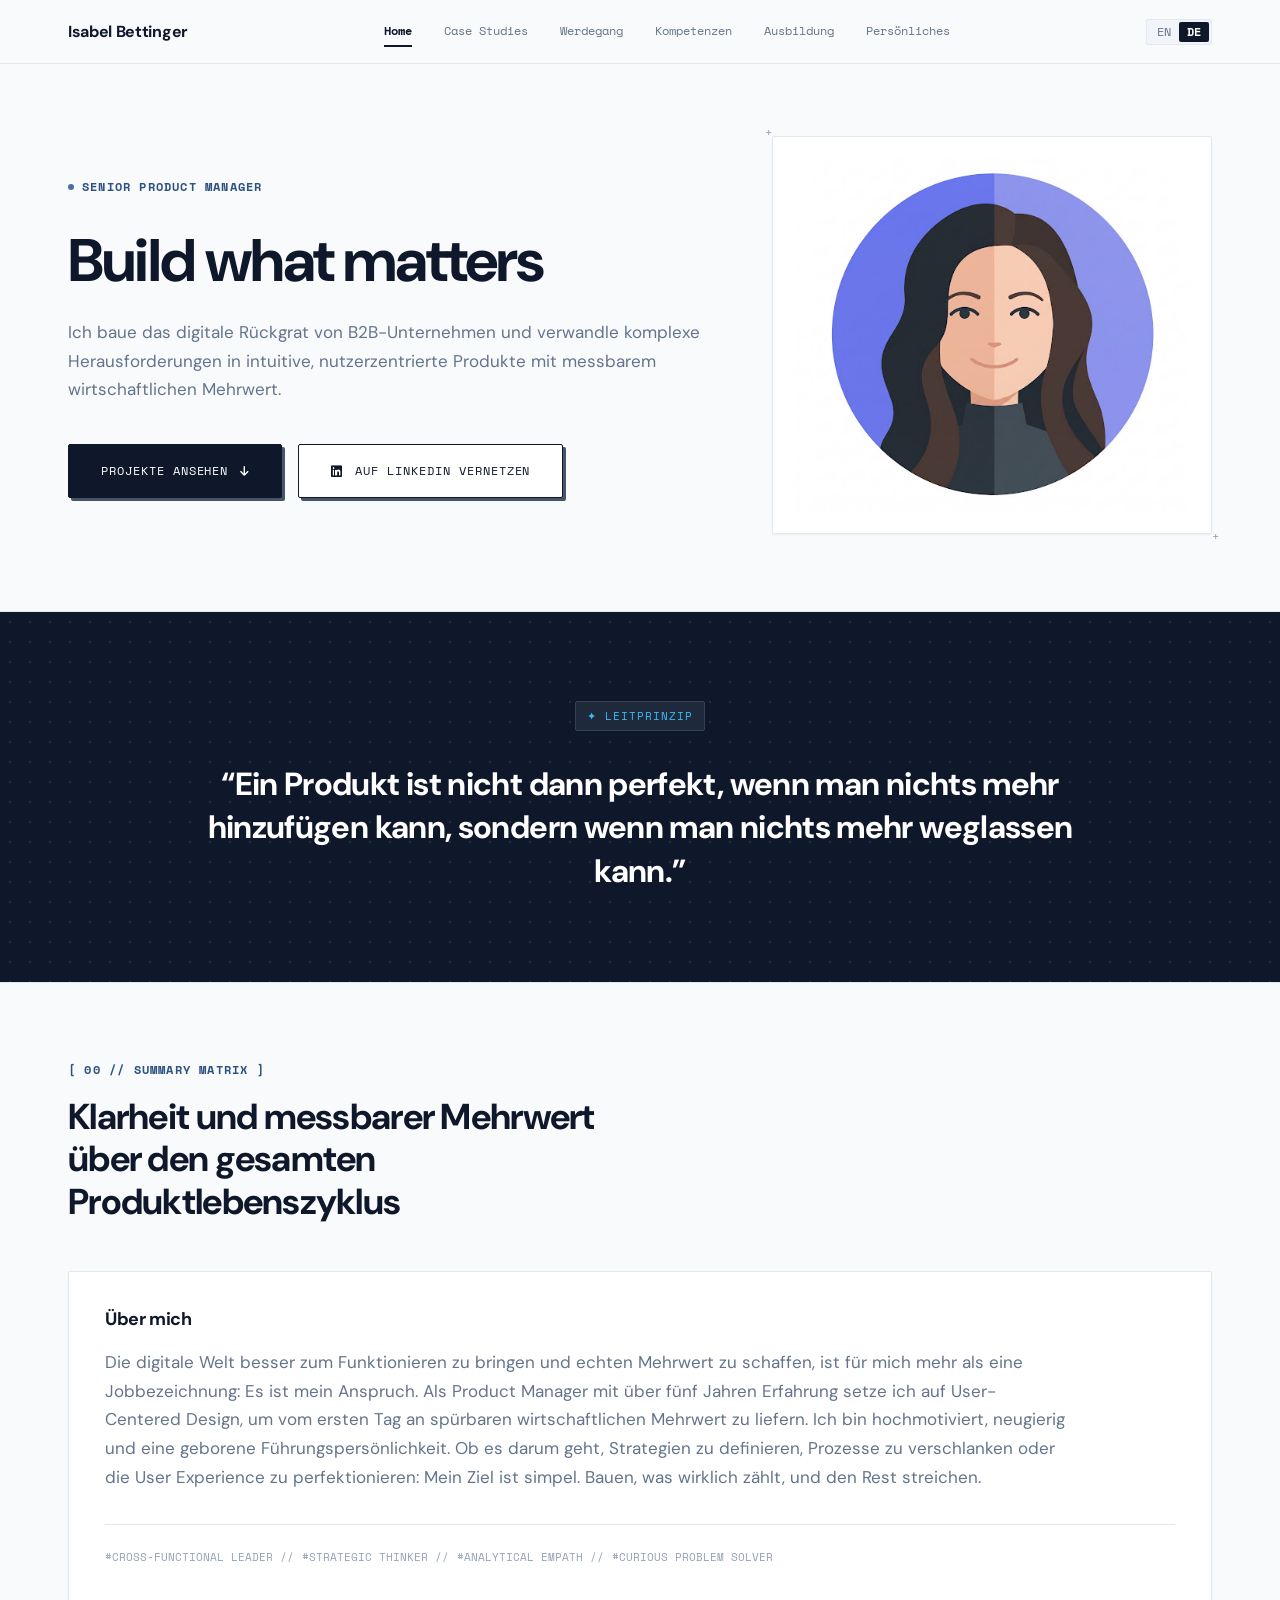
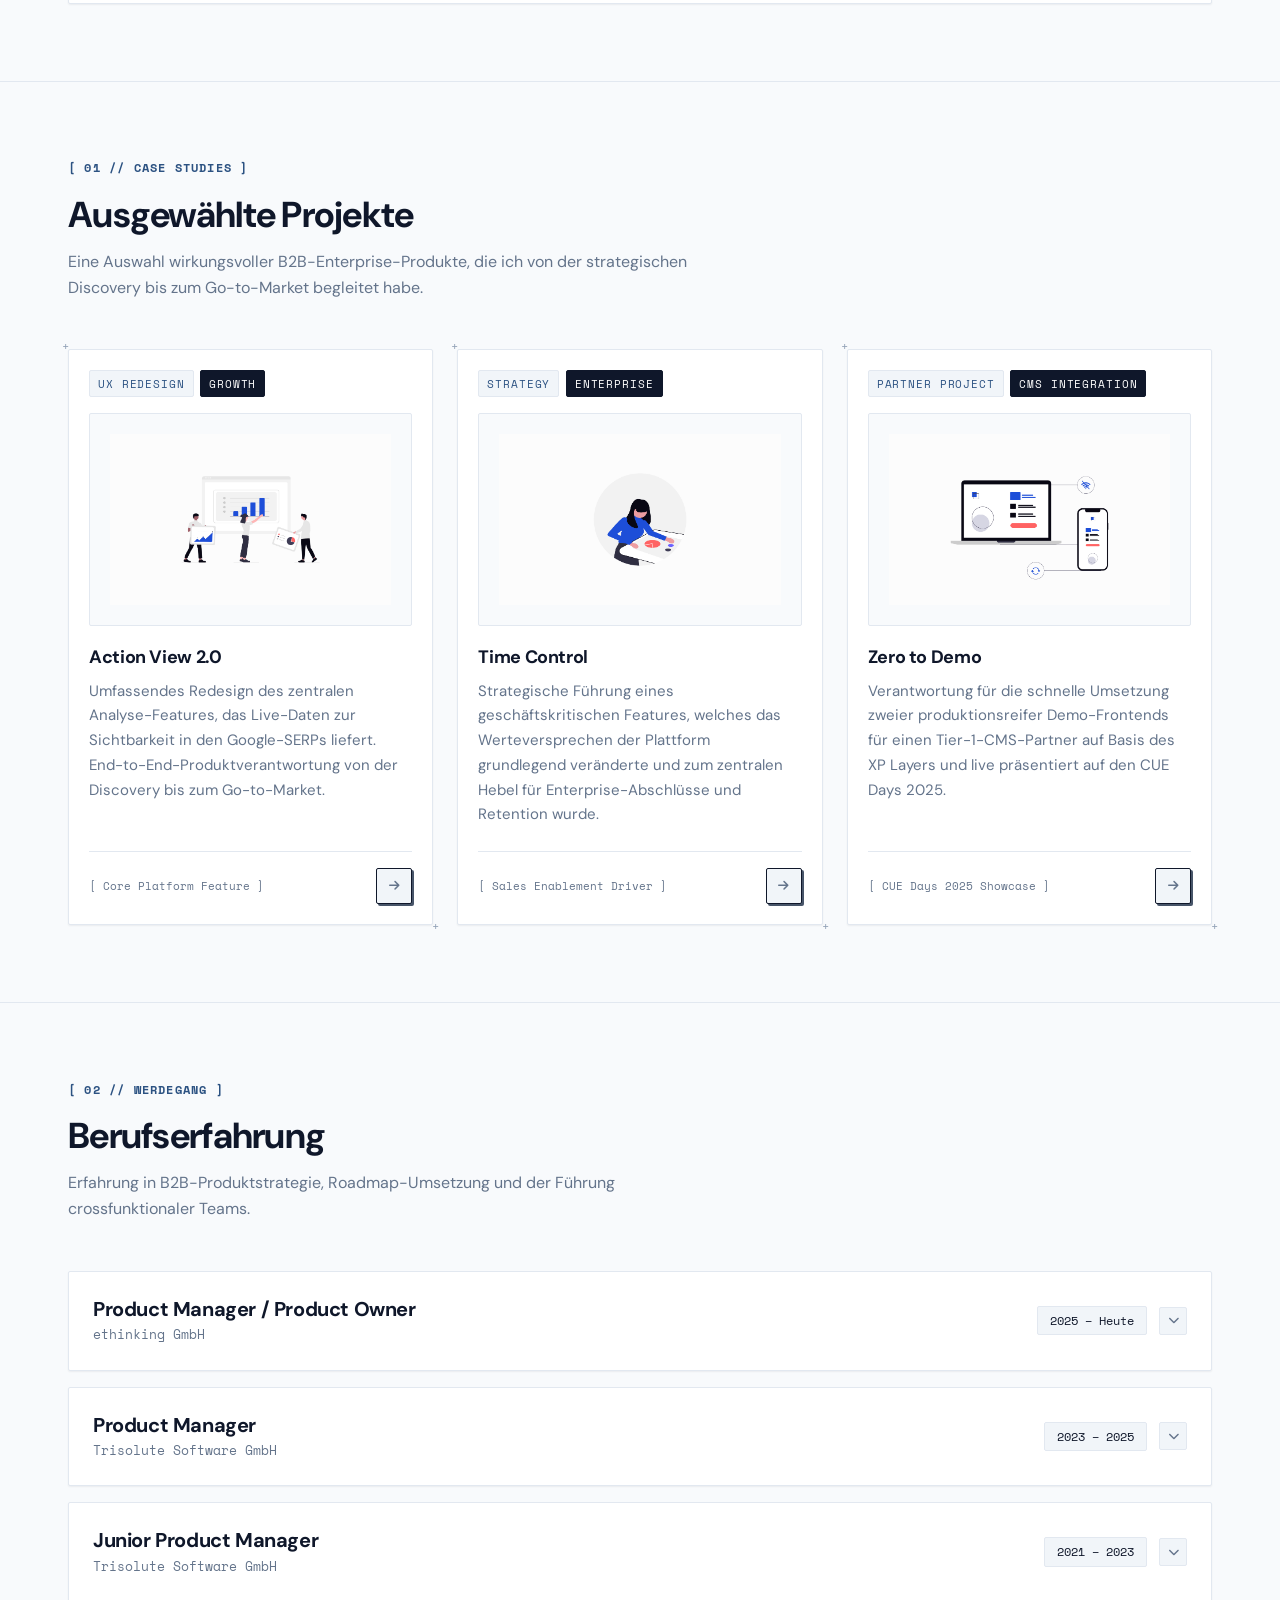
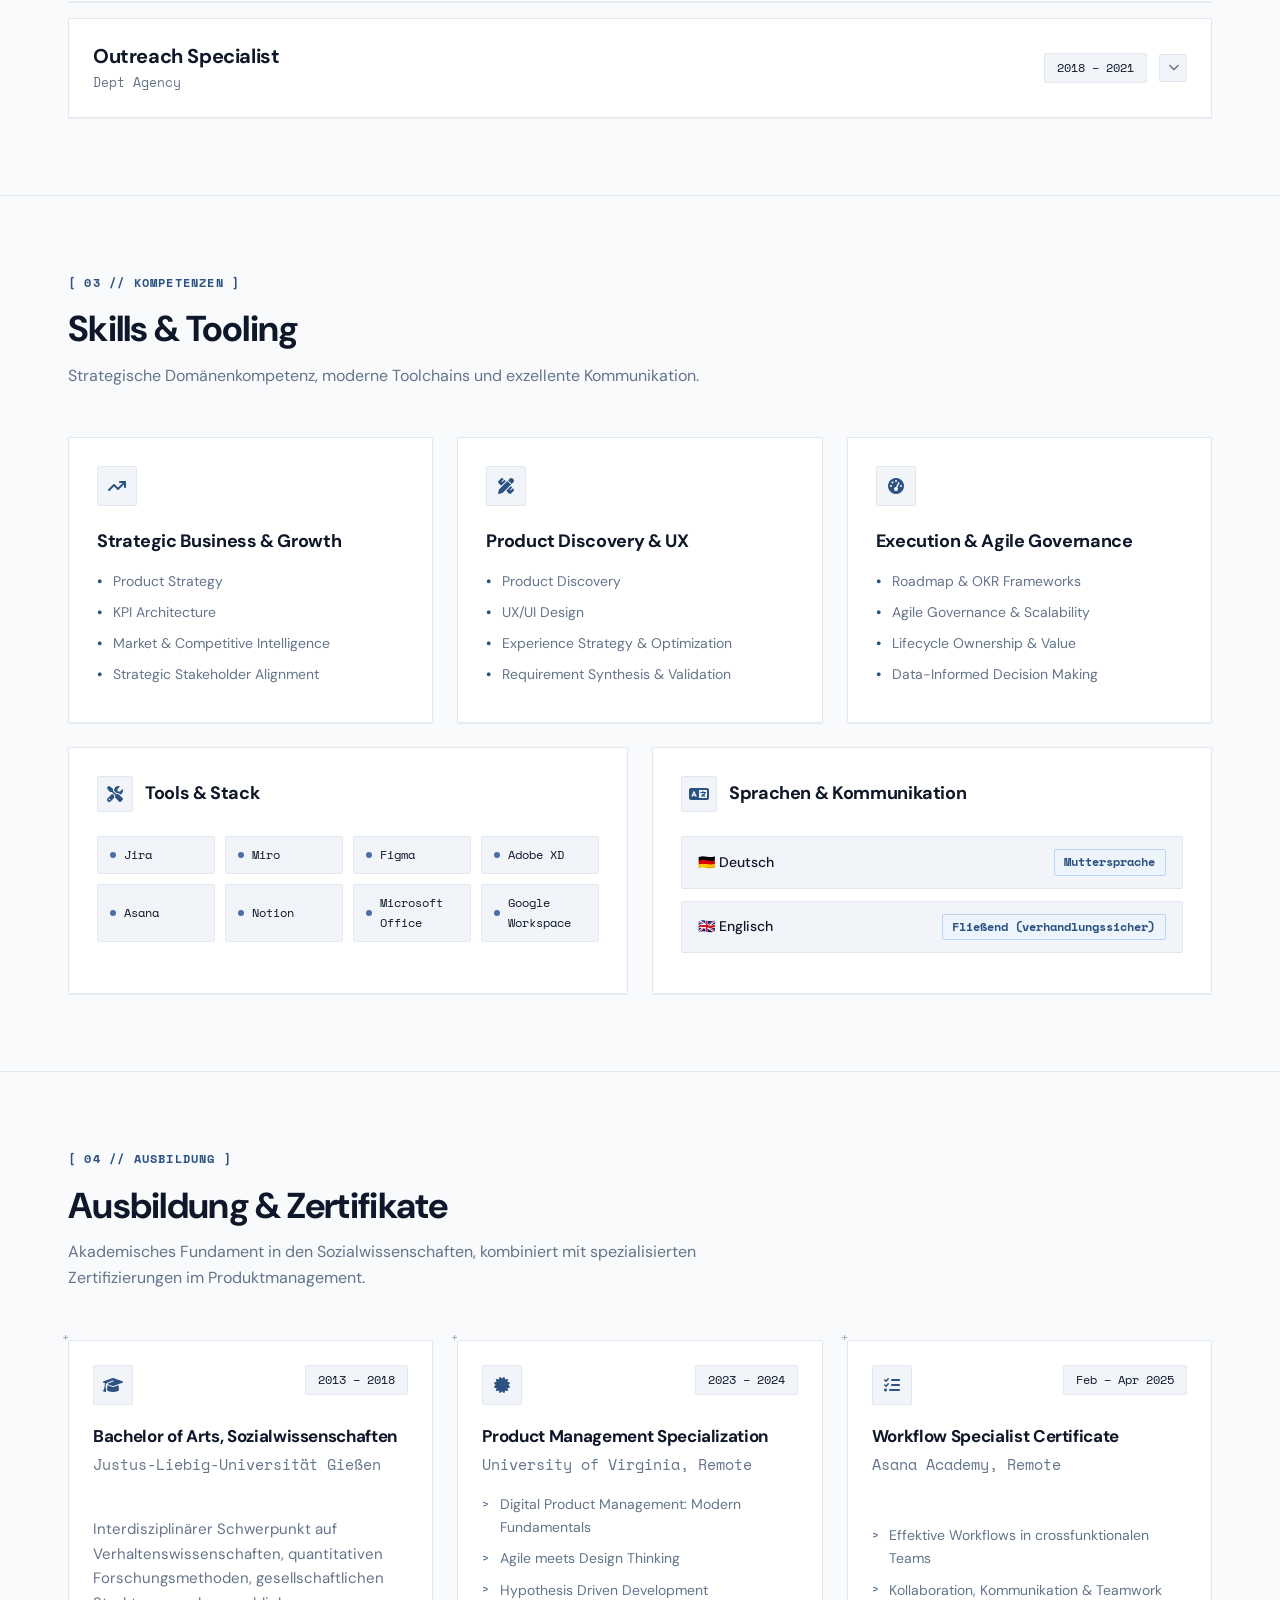
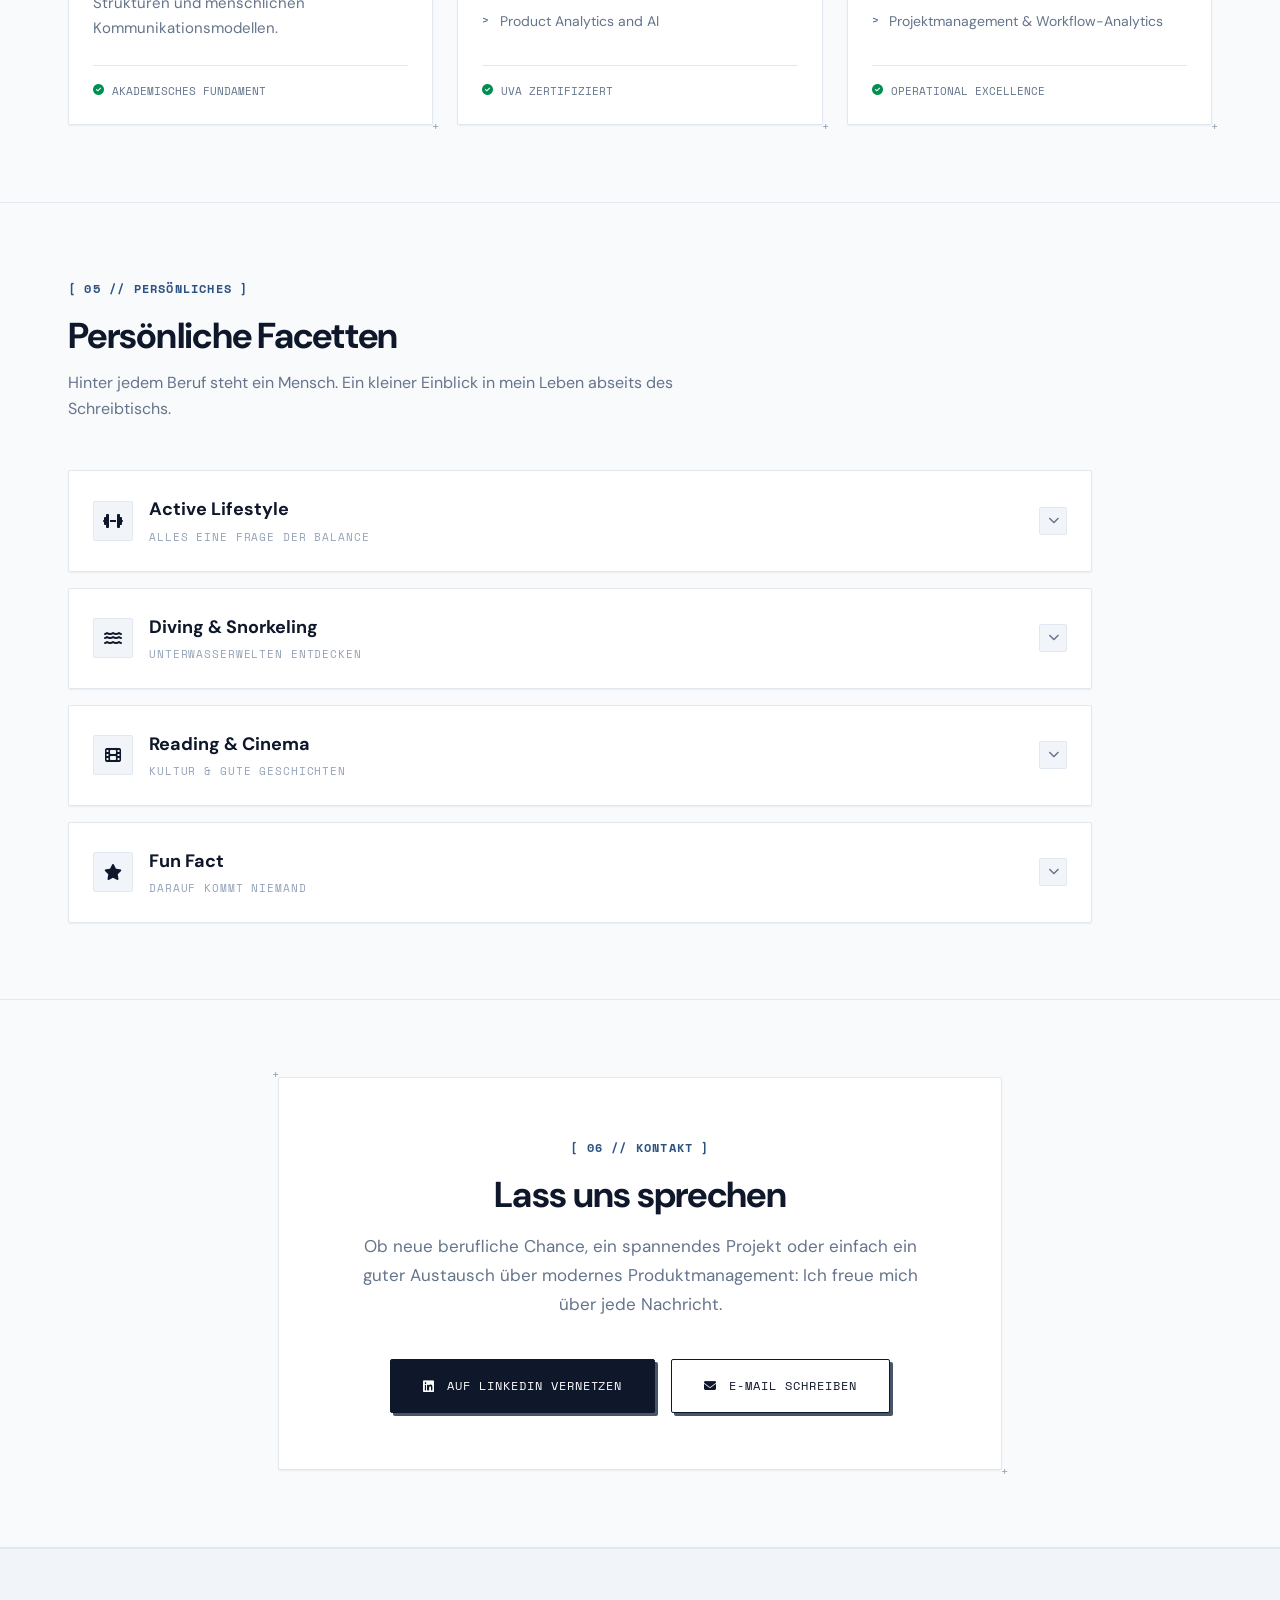
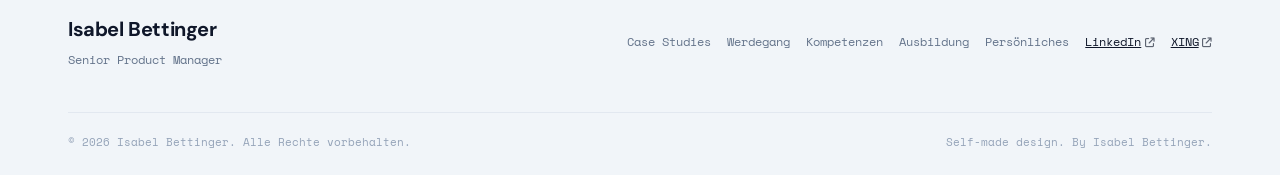
==== commit 4b217d9f: "Remove the redundant caption below the quote" ====
--- a/index-de.html
+++ b/index-de.html
@@ -205,7 +205,7 @@
 }
 .quote-band blockquote{
   font-size:clamp(1.25rem,2.6vw,2rem);font-weight:700;letter-spacing:-.02em;line-height:1.35;
-  max-width:900px;margin:0 auto 1.75rem;
+  max-width:900px;margin:0 auto;
 }
 .quote-band .caption{font-family:var(--font-mono);font-size:.75rem;letter-spacing:.1em;
   text-transform:uppercase;color:var(--text-muted);}
@@ -471,7 +471,6 @@
   <div class="container">
     <span class="chip">&#10022; Leitprinzip</span>
     <blockquote>&ldquo;Ein Produkt ist nicht dann perfekt, wenn man nichts mehr hinzufügen kann, sondern wenn man nichts mehr weglassen kann.&rdquo;</blockquote>
-    <p class="caption">&#10022; Ein Prinzip, nach dem ich arbeite</p>
   </div>
 </section>
 
@@ -500,7 +499,7 @@
     </div>
 
     <div class="proj-grid">
-      <a class="proj-card corner-ticks" href="projekt-action-view.html" aria-label="Case Study: Action View 2.0">
+      <a class="proj-card corner-ticks" href="projekt-action-view-de.html" aria-label="Case Study: Action View 2.0">
         <div class="badges"><span class="tag">UX Redesign</span><span class="tag tag-dark">Growth</span></div>
         <div class="proj-image">
           <img src="project-action-view.png" alt="Illustration: Diagramme und Charts" width="1955" height="1186">
@@ -513,7 +512,7 @@
         </div>
       </a>
 
-      <a class="proj-card corner-ticks" href="projekt-time-control.html" aria-label="Case Study: Time Control">
+      <a class="proj-card corner-ticks" href="projekt-time-control-de.html" aria-label="Case Study: Time Control">
         <div class="badges"><span class="tag">Strategy</span><span class="tag tag-dark">Enterprise</span></div>
         <div class="proj-image">
           <img src="project-time-control.png" alt="Illustration: Person am Tisch mit Pie-Chart" width="1955" height="1186">
@@ -526,7 +525,7 @@
         </div>
       </a>
 
-      <a class="proj-card corner-ticks" href="projekt-zero-to-demo.html" aria-label="Case Study: Zero to Demo">
+      <a class="proj-card corner-ticks" href="projekt-zero-to-demo-de.html" aria-label="Case Study: Zero to Demo">
         <div class="badges"><span class="tag">Partner Project</span><span class="tag tag-dark">CMS Integration</span></div>
         <div class="proj-image">
           <img src="project-zero-to-demo.png" alt="Illustration: Laptop und Smartphone" width="1955" height="1186">
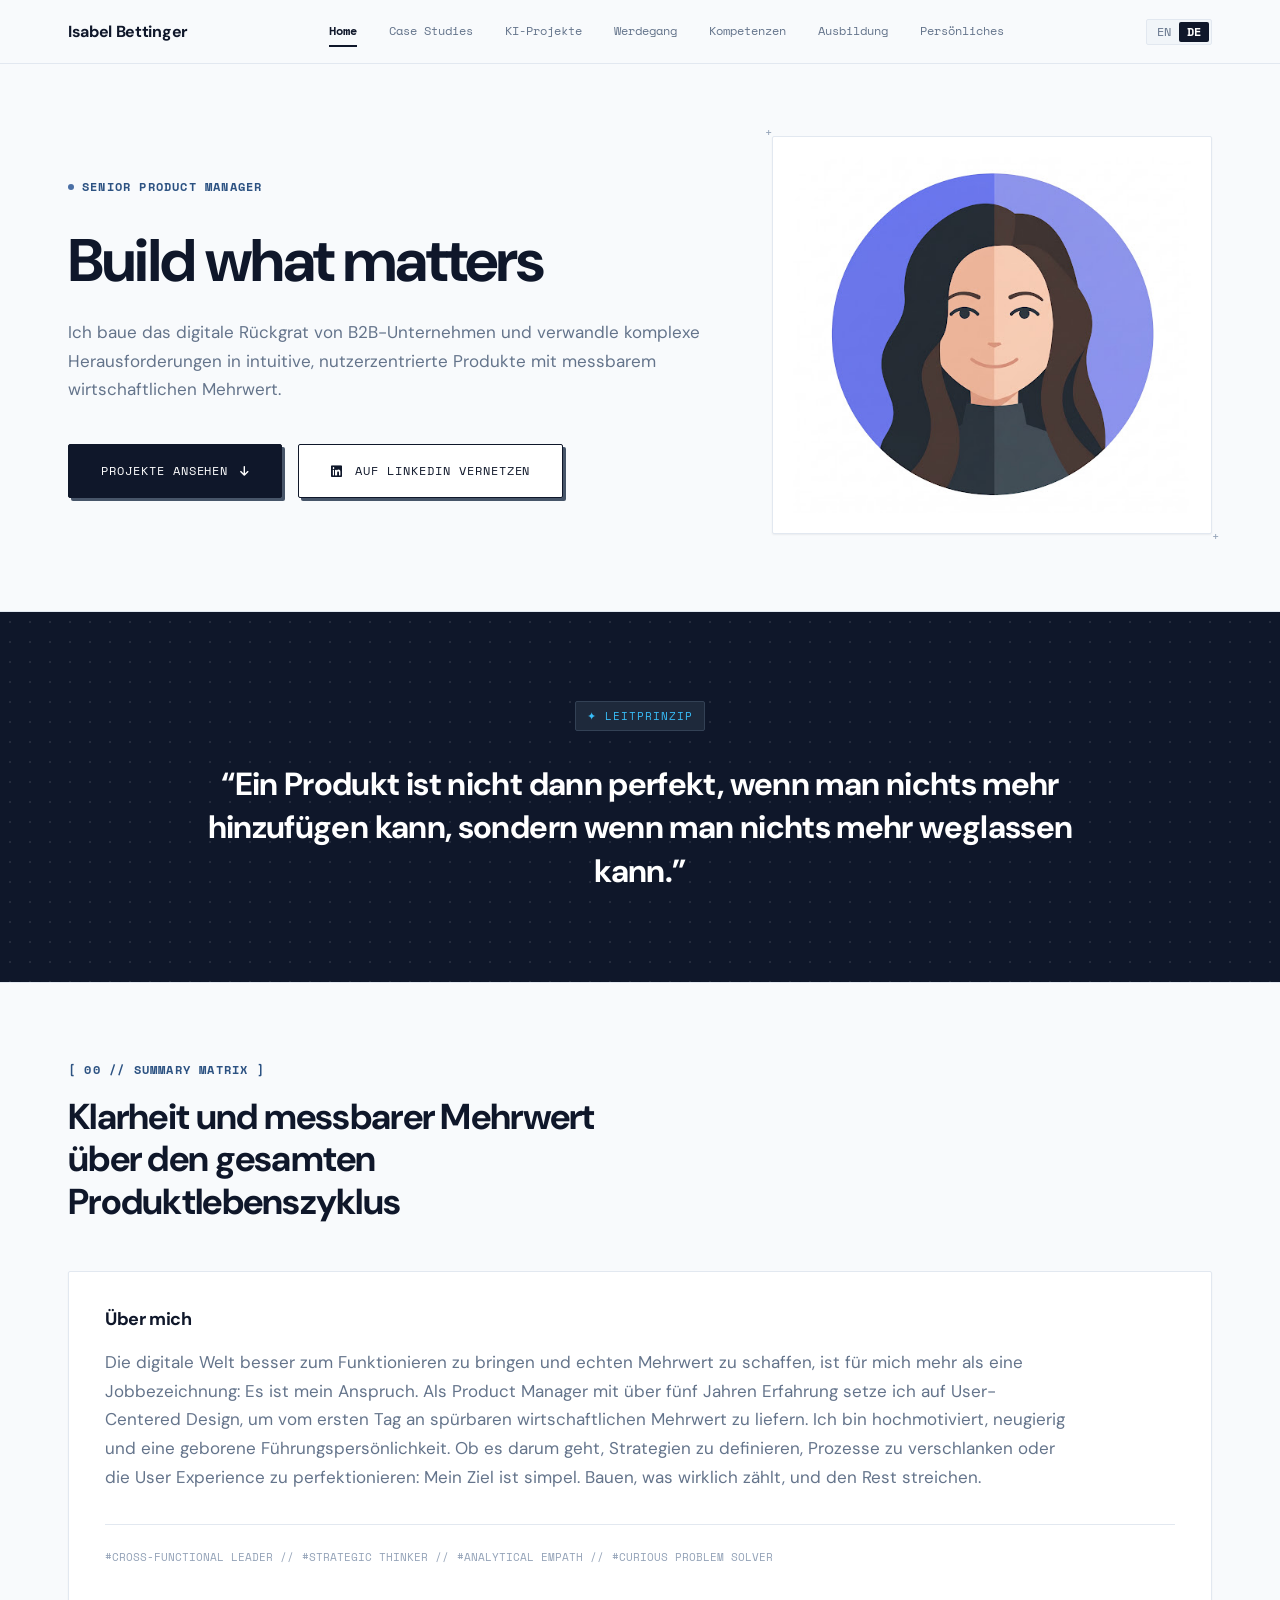
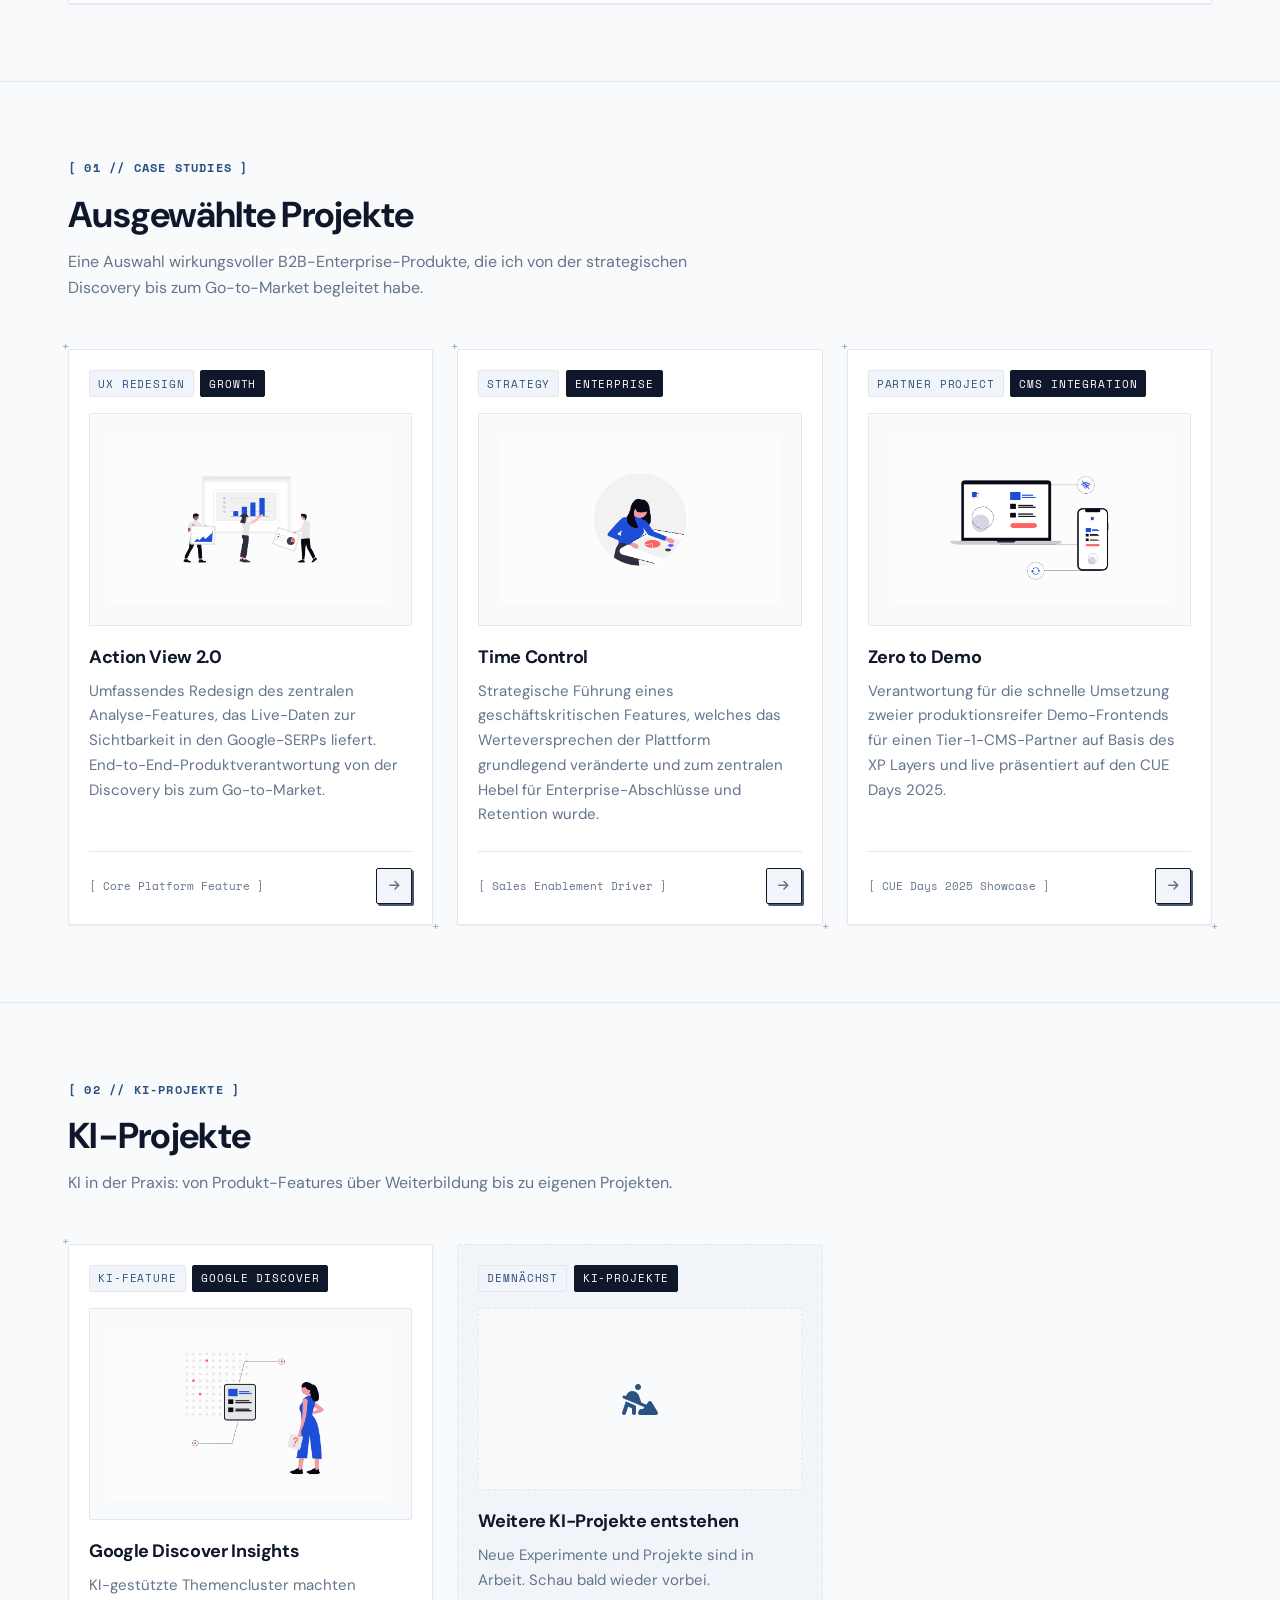
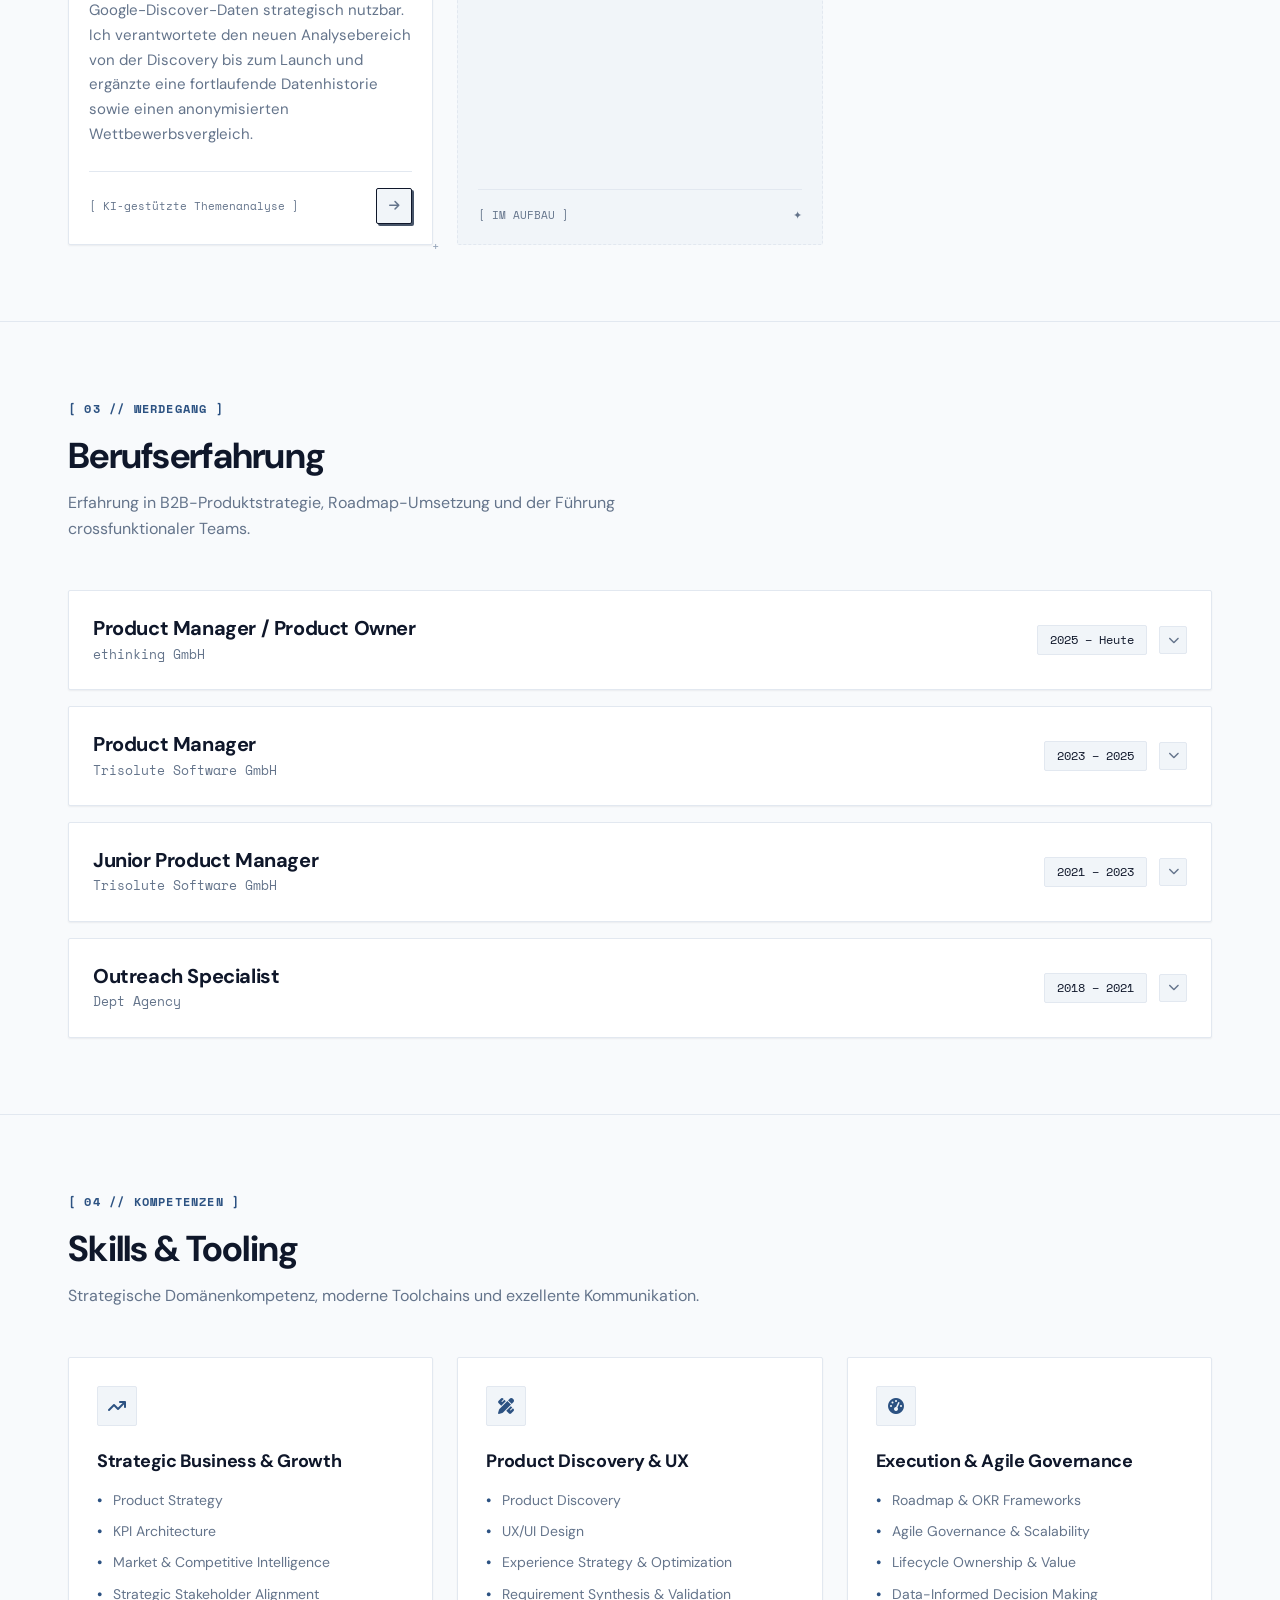
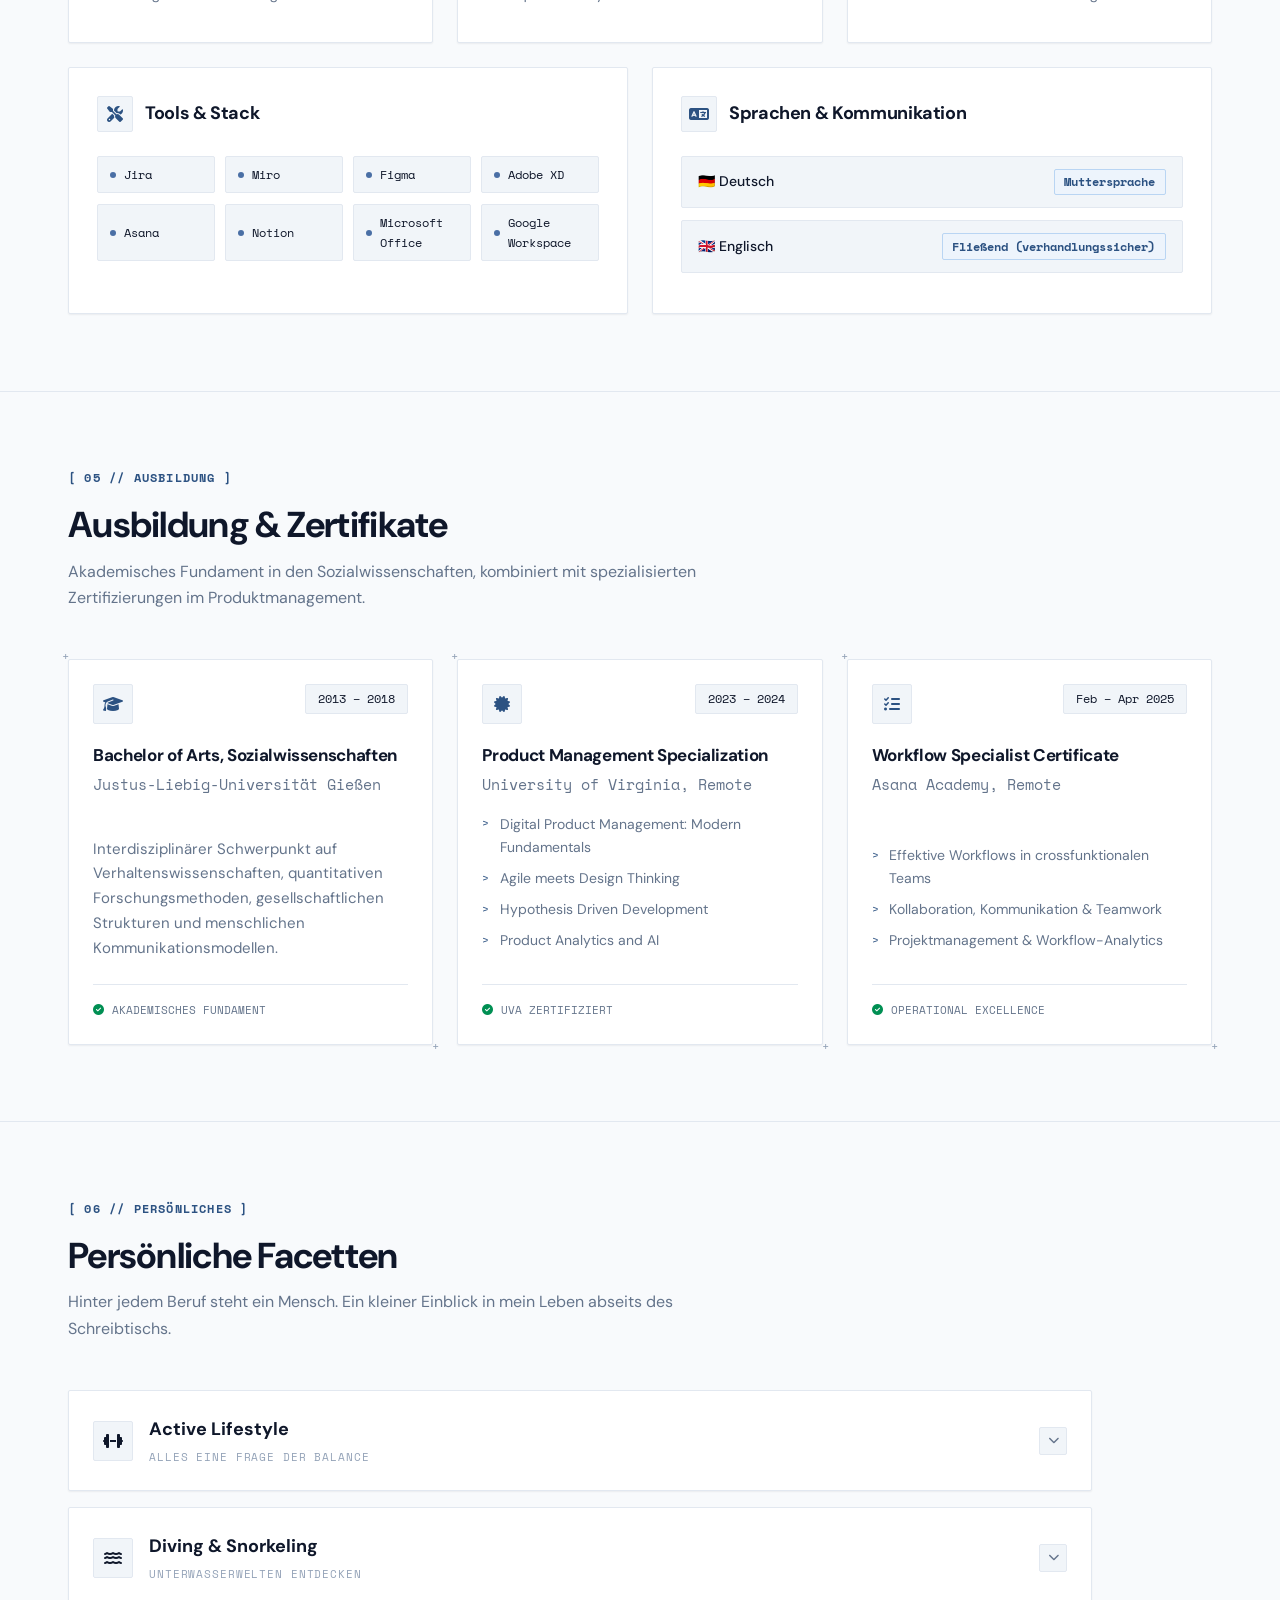
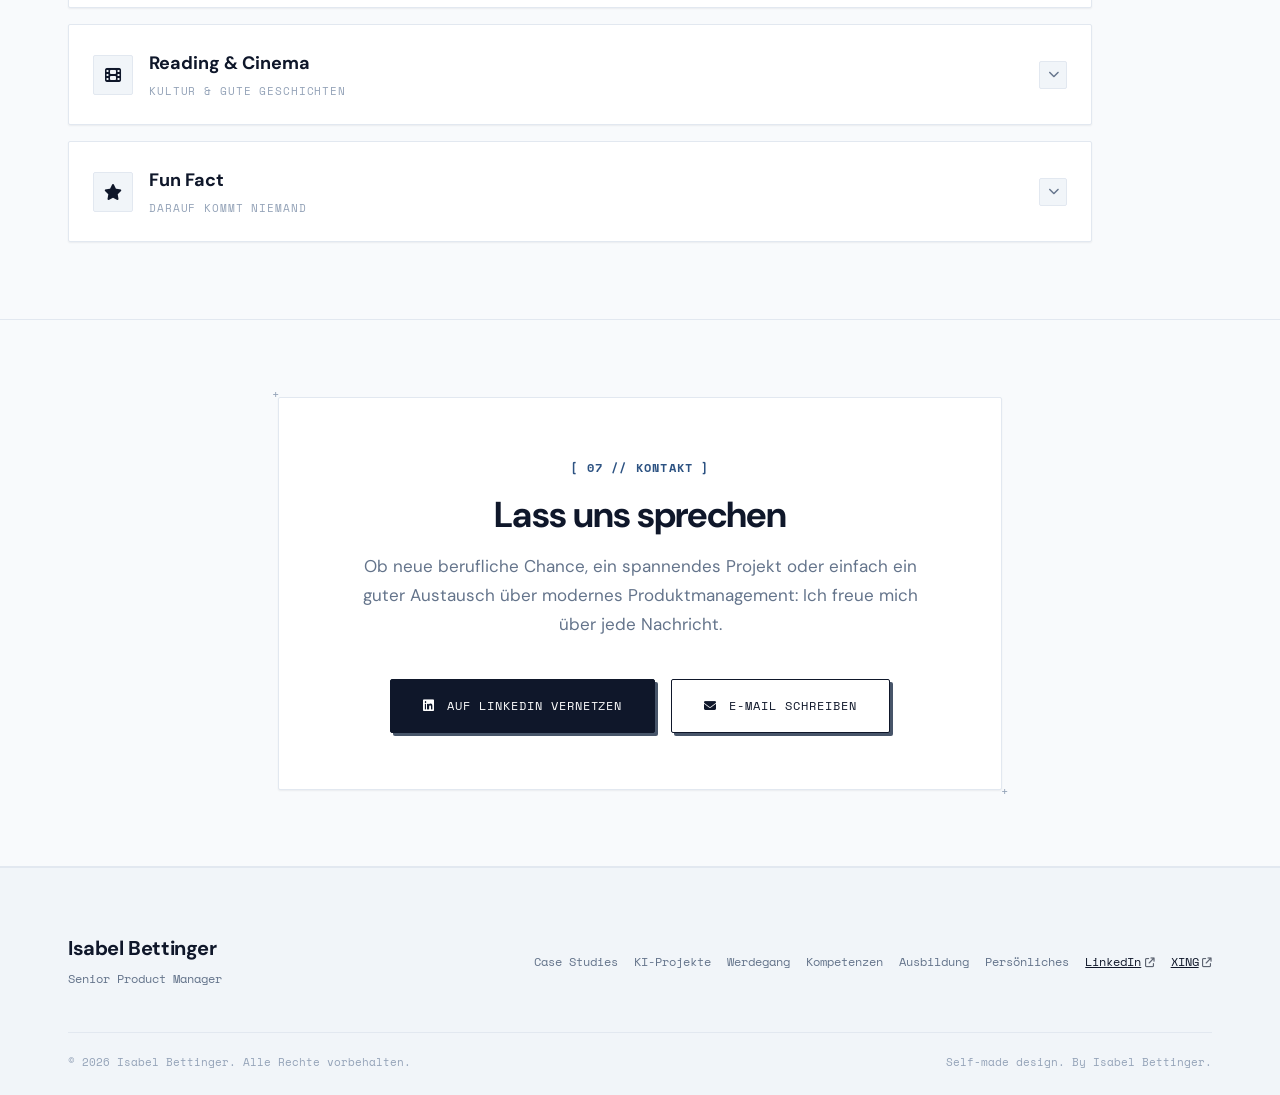
==== commit d53c1c77: "Add AI projects section and Google Discover case study" ====
--- a/index-de.html
+++ b/index-de.html
@@ -5,7 +5,8 @@
 <meta name="viewport" content="width=device-width, initial-scale=1.0">
 <title>Isabel Bettinger · Senior Product Manager</title>
 <meta name="description" content="Isabel Bettinger, Senior Product Manager. Ich baue das digitale Rückgrat von B2B-Unternehmen und verwandle komplexe Herausforderungen in intuitive, nutzerzentrierte Produkte mit messbarem wirtschaftlichen Mehrwert.">
-<link rel="icon" href="favicon.svg" type="image/svg+xml">
+<link rel="icon" href="favicon.png" type="image/png">
+<link rel="apple-touch-icon" href="apple-touch-icon.png">
 <link rel="preconnect" href="https://fonts.googleapis.com">
 <link rel="preconnect" href="https://fonts.gstatic.com" crossorigin>
 <link href="https://fonts.googleapis.com/css2?family=DM+Sans:ital,opsz,wght@0,9..40,300..900;1,9..40,300..900&family=Space+Mono:wght@400;700&display=swap" rel="stylesheet">
@@ -233,6 +234,10 @@
   border-top:1px solid var(--border-tech);margin-top:1.5rem;padding-top:1rem;
 }
 .proj-foot span{font-family:var(--font-mono);font-size:.6875rem;color:var(--text-dim);}
+.project-teaser{border-style:dashed;background:var(--surface-paper);box-shadow:none;cursor:default;}
+.project-teaser:hover{border-color:var(--border-tech);box-shadow:none;}
+.teaser-art{min-height:182px;display:grid;place-items:center;background:var(--surface);border:1px dashed var(--border-tech);color:var(--text-muted);margin-bottom:1.25rem;}
+.teaser-art i{font-size:2rem;color:var(--accent);}
 
 /* ═══ ACCORDIONS (native <details>) ═══ */
 .ac-group{display:flex;flex-direction:column;gap:1rem;}
@@ -417,6 +422,7 @@
     <nav class="nav-links" id="nav-links">
       <a href="#home" class="active">Home</a>
       <a href="#projects">Case Studies</a>
+      <a href="#ai-projects">KI-Projekte</a>
       <a href="#experience">Werdegang</a>
       <a href="#competencies">Kompetenzen</a>
       <a href="#education">Ausbildung</a>
@@ -436,6 +442,7 @@
 <div class="mobile-nav" id="mobile-nav">
   <a href="#home" onclick="closeMenu()">Home</a>
   <a href="#projects" onclick="closeMenu()">Case Studies</a>
+  <a href="#ai-projects" onclick="closeMenu()">KI-Projekte</a>
   <a href="#experience" onclick="closeMenu()">Werdegang</a>
   <a href="#competencies" onclick="closeMenu()">Kompetenzen</a>
   <a href="#education" onclick="closeMenu()">Ausbildung</a>
@@ -541,11 +548,41 @@
   </div>
 </section>
 
+<!-- ═══ KI-PROJEKTE ═══ -->
+<section id="ai-projects">
+  <div class="container reveal">
+    <div class="section-head">
+      <span class="kicker-plain">[ 02 // KI-Projekte ]</span>
+      <h2>KI-Projekte</h2>
+      <p class="section-sub">KI in der Praxis: von Produkt-Features über Weiterbildung bis zu eigenen Projekten.</p>
+    </div>
+    <div class="proj-grid">
+      <a class="proj-card corner-ticks" href="projekt-google-discover-de.html" aria-label="KI-Projekt: Google Discover Insights">
+        <div class="badges"><span class="tag">KI-Feature</span><span class="tag tag-dark">Google Discover</span></div>
+        <div class="proj-image">
+          <img src="project-google-discover.png" alt="Illustration: Analyse von Google-Discover-Inhalten" width="1955" height="1186">
+        </div>
+        <h3>Google Discover Insights</h3>
+        <p>KI-gestützte Themencluster machten Google-Discover-Daten strategisch nutzbar. Ich verantwortete den neuen Analysebereich von der Discovery bis zum Launch und ergänzte eine fortlaufende Datenhistorie sowie einen anonymisierten Wettbewerbsvergleich.</p>
+        <div class="proj-foot"><span>[ KI-gestützte Themenanalyse ]</span><span class="icon-btn" aria-hidden="true"><i class="fas fa-arrow-right" style="font-size:.75rem"></i></span></div>
+      </a>
+
+      <article class="proj-card project-teaser" aria-label="Weitere KI-Projekte folgen bald">
+        <div class="badges"><span class="tag">Demnächst</span><span class="tag tag-dark">KI-Projekte</span></div>
+        <div class="teaser-art" aria-hidden="true"><i class="fas fa-person-digging"></i></div>
+        <h3>Weitere KI-Projekte entstehen</h3>
+        <p>Neue Experimente und Projekte sind in Arbeit. Schau bald wieder vorbei.</p>
+        <div class="proj-foot"><span>[ IM AUFBAU ]</span><span aria-hidden="true">✦</span></div>
+      </article>
+    </div>
+  </div>
+</section>
+
 <!-- ═══ EXPERIENCE ═══ -->
 <section id="experience">
   <div class="container reveal">
     <div class="section-head">
-      <span class="kicker-plain">[ 02 // Werdegang ]</span>
+      <span class="kicker-plain">[ 03 // Werdegang ]</span>
       <h2>Berufserfahrung</h2>
       <p class="section-sub">Erfahrung in B2B-Produktstrategie, Roadmap-Umsetzung und der Führung crossfunktionaler Teams.</p>
     </div>
@@ -643,7 +680,7 @@
 <section id="competencies">
   <div class="container reveal">
     <div class="section-head">
-      <span class="kicker-plain">[ 03 // Kompetenzen ]</span>
+      <span class="kicker-plain">[ 04 // Kompetenzen ]</span>
       <h2>Skills &amp; Tooling</h2>
       <p class="section-sub">Strategische Domänenkompetenz, moderne Toolchains und exzellente Kommunikation.</p>
     </div>
@@ -741,7 +778,7 @@
 <section id="education">
   <div class="container reveal">
     <div class="section-head">
-      <span class="kicker-plain">[ 04 // Ausbildung ]</span>
+      <span class="kicker-plain">[ 05 // Ausbildung ]</span>
       <h2>Ausbildung &amp; Zertifikate</h2>
       <p class="section-sub">Akademisches Fundament in den Sozialwissenschaften, kombiniert mit spezialisierten Zertifizierungen im Produktmanagement.</p>
     </div>
@@ -796,7 +833,7 @@
 <section id="personal">
   <div class="container reveal">
     <div class="section-head">
-      <span class="kicker-plain">[ 05 // Persönliches ]</span>
+      <span class="kicker-plain">[ 06 // Persönliches ]</span>
       <h2>Persönliche Facetten</h2>
       <p class="section-sub">Hinter jedem Beruf steht ein Mensch. Ein kleiner Einblick in mein Leben abseits des Schreibtischs.</p>
     </div>
@@ -845,7 +882,7 @@
 <section id="contact">
   <div class="container contact-wrap reveal">
     <div class="contact-card corner-ticks">
-      <span class="kicker-plain">[ 06 // Kontakt ]</span>
+      <span class="kicker-plain">[ 07 // Kontakt ]</span>
       <h2>Lass uns sprechen</h2>
       <p>Ob neue berufliche Chance, ein spannendes Projekt oder einfach ein guter Austausch über modernes Produktmanagement: Ich freue mich über jede Nachricht.</p>
       <div class="contact-actions">
@@ -868,6 +905,7 @@
       </div>
       <nav class="footer-links">
         <a href="#projects">Case Studies</a>
+        <a href="#ai-projects">KI-Projekte</a>
         <a href="#experience">Werdegang</a>
         <a href="#competencies">Kompetenzen</a>
         <a href="#education">Ausbildung</a>
